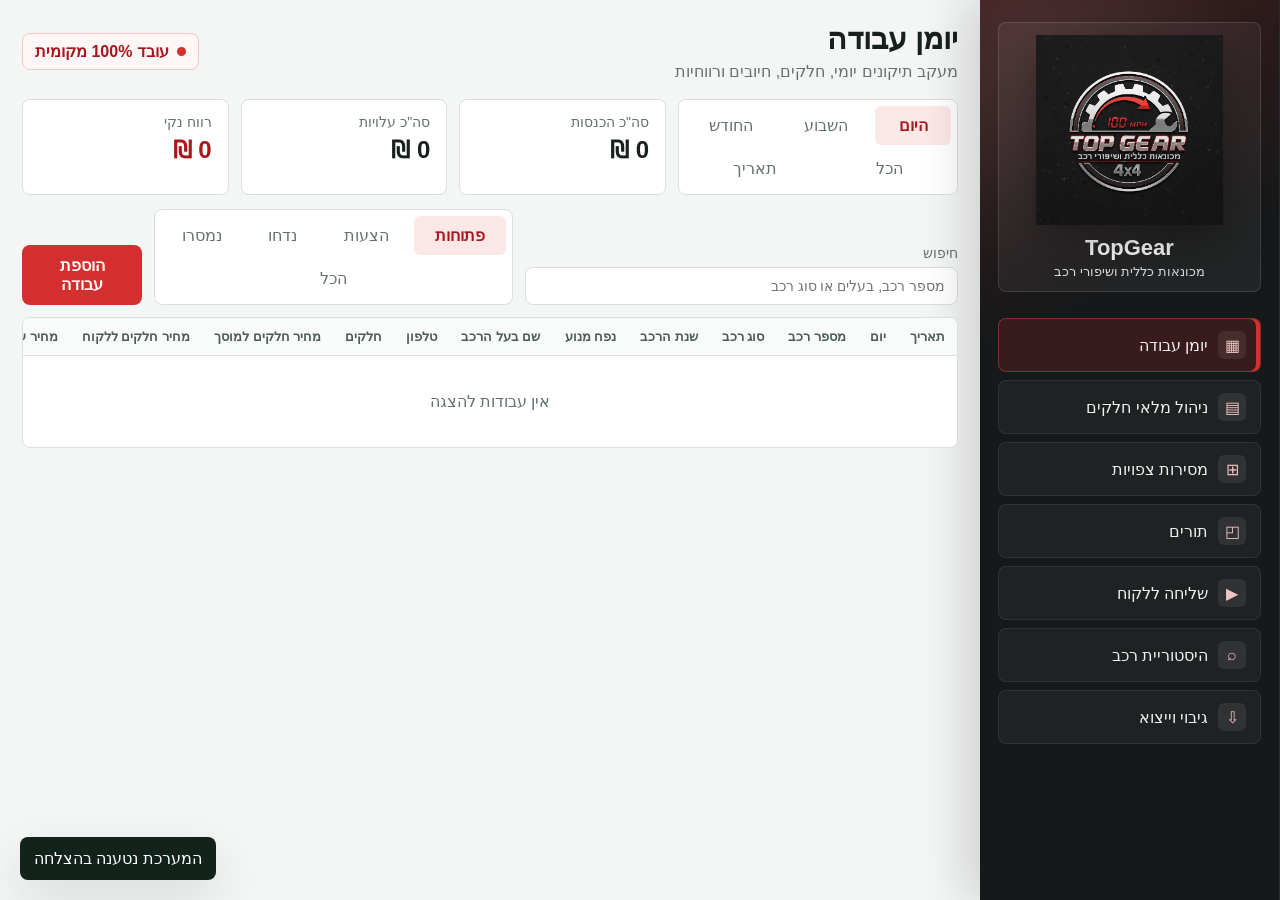
==== index.html @ a4040cb3 "feat: appointments table includes day-of-week column (v0.1.14) Matches the work journal which alread" ====
<!doctype html>
<html lang="he" dir="rtl">
  <head>
    <meta charset="utf-8" />
    <meta name="viewport" content="width=device-width, initial-scale=1" />
    <title>TopGear - ניהול מוסך</title>
    <link rel="stylesheet" href="./styles.css" />
  </head>
  <body>
    <div class="app-shell">
      <aside class="sidebar" aria-label="ניווט ראשי">
        <div class="brand">
          <img class="brand-logo" src="./assets/topgear.png" alt="Top Gear" />
          <div>
            <strong>TopGear</strong>
            <small>מכונאות כללית ושיפורי רכב</small>
          </div>
        </div>

        <nav class="nav-list">
          <button class="nav-button active" type="button" data-view="jobs">
            <span aria-hidden="true">▦</span>
            יומן עבודה
          </button>
          <button class="nav-button" type="button" data-view="inventory">
            <span aria-hidden="true">▤</span>
            ניהול מלאי חלקים
          </button>
          <button class="nav-button" type="button" data-view="deliveries">
            <span aria-hidden="true">⊞</span>
            מסירות צפויות
          </button>
          <button class="nav-button" type="button" data-view="appointments">
            <span aria-hidden="true">◰</span>
            תורים
          </button>
          <button class="nav-button" type="button" data-view="whatsapp">
            <span aria-hidden="true">▶</span>
            שליחה ללקוח
          </button>
          <button class="nav-button" type="button" data-view="vehicleHistory">
            <span aria-hidden="true">⌕</span>
            היסטוריית רכב
          </button>
          <button class="nav-button" type="button" data-view="backup">
            <span aria-hidden="true">⇩</span>
            גיבוי וייצוא
          </button>
        </nav>
      </aside>

      <main class="main-panel">
        <header class="topbar">
          <div>
            <h1 id="screenTitle">יומן עבודה</h1>
            <p id="screenSubtitle">מעקב תיקונים יומי, חלקים, חיובים ורווחיות</p>
          </div>
          <div class="status-pill">
            <span class="status-dot" aria-hidden="true"></span>
            עובד 100% מקומית
          </div>
        </header>

        <section class="view active" id="jobsView" aria-labelledby="jobsHeading">
          <div class="analytics-band">
            <div class="range-switch" role="group" aria-label="בחירת טווח תאריכים">
              <button class="range-button active" type="button" data-range="today">היום</button>
              <button class="range-button" type="button" data-range="week">השבוע</button>
              <button class="range-button" type="button" data-range="month">החודש</button>
              <input id="specificRangeMonth" type="month" class="range-month hidden" aria-label="חודש מסוים" />
              <button class="range-button" type="button" data-range="all">הכל</button>
              <button class="range-button" type="button" data-range="specific">תאריך</button>
              <input id="specificRangeDate" type="date" class="range-date hidden" aria-label="תאריך מסוים" />
            </div>
            <div class="metric">
              <span>סה"כ הכנסות</span>
              <strong id="revenueMetric">₪0</strong>
            </div>
            <div class="metric">
              <span>סה"כ עלויות</span>
              <strong id="costMetric">₪0</strong>
            </div>
            <div class="metric profit">
              <span>רווח נקי</span>
              <strong id="profitMetric">₪0</strong>
            </div>
          </div>

          <div class="toolbar">
            <label class="search-box">
              <span>חיפוש</span>
              <input id="jobSearch" type="search" placeholder="מספר רכב, בעלים או סוג רכב" />
            </label>
            <div class="range-switch" role="group" aria-label="סינון לפי סטטוס">
              <button class="range-button active" type="button" data-jobs-filter="open">פתוחות</button>
              <button class="range-button" type="button" data-jobs-filter="quote">הצעות</button>
              <button class="range-button" type="button" data-jobs-filter="rejected">נדחו</button>
              <button class="range-button" type="button" data-jobs-filter="delivered">נמסרו</button>
              <button class="range-button" type="button" data-jobs-filter="all">הכל</button>
            </div>
            <button class="primary-button" type="button" id="addJobButton">הוספת עבודה</button>
          </div>

          <div class="table-wrap">
            <table class="data-table" id="jobsTable">
              <thead>
                <tr>
                  <th>תאריך</th>
                  <th>יום</th>
                  <th>מספר רכב</th>
                  <th>סוג רכב</th>
                  <th>שנת הרכב</th>
                  <th>נפח מנוע</th>
                  <th>שם בעל הרכב</th>
                  <th>טלפון</th>
                  <th>חלקים</th>
                  <th>מחיר חלקים למוסך</th>
                  <th>מחיר חלקים ללקוח</th>
                  <th>מחיר עבודה</th>
                  <th>מע"מ</th>
                  <th>סה"כ</th>
                  <th>רווח</th>
                  <th>תאריך מסירה</th>
                  <th>פעולות</th>
                </tr>
              </thead>
              <tbody id="jobsBody"></tbody>
            </table>
            <div class="empty-state hidden" id="jobsEmpty">אין עבודות להצגה</div>
          </div>
        </section>

        <section class="view" id="inventoryView" aria-labelledby="inventoryHeading">
          <div class="toolbar">
            <label class="search-box">
              <span>חיפוש</span>
              <input id="inventorySearch" type="search" placeholder="מק&quot;ט או שם חלק" />
            </label>
            <button class="primary-button" type="button" id="addPartButton">הוספת חלק</button>
          </div>

          <div class="part-category-tabs" id="inventoryCategoryTabs" role="tablist" aria-label="סינון לפי קטגוריה"></div>

          <div class="analytics-band inventory-band">
            <div class="metric"><span>עלות כוללת (למוסך)</span><strong id="inventoryTotalCost">₪0</strong></div>
            <div class="metric"><span>מחיר מכירה כולל (ללקוח)</span><strong id="inventoryTotalSell">₪0</strong></div>
            <div class="metric profit"><span>רווח פוטנציאלי</span><strong id="inventoryTotalProfit">₪0</strong></div>
            <div class="metric"><span>סה"כ יחידות במלאי</span><strong id="inventoryTotalUnits">0</strong></div>
          </div>

          <div class="table-wrap">
            <table class="data-table" id="inventoryTable">
              <thead>
                <tr>
                  <th>מק"ט חלק</th>
                  <th>חלק</th>
                  <th>קטגוריה</th>
                  <th>כמות</th>
                  <th>מחיר חלק למוסך</th>
                  <th>מחיר חלק ללקוח</th>
                  <th>פעולות</th>
                </tr>
              </thead>
              <tbody id="inventoryBody"></tbody>
            </table>
            <div class="empty-state hidden" id="inventoryEmpty">אין חלקים במלאי</div>
          </div>
        </section>

        <section class="view" id="deliveriesView" aria-labelledby="deliveriesHeading">
          <div class="toolbar">
            <label class="search-box">
              <span>חיפוש</span>
              <input id="deliverySearch" type="search" placeholder="מספר רכב, בעלים או סוג רכב" />
            </label>
            <div class="range-switch" role="group" aria-label="סינון לפי תאריך מסירה">
              <button class="range-button active" type="button" data-delivery-range="upcoming">צפויות</button>
              <button class="range-button" type="button" data-delivery-range="week">השבוע</button>
              <button class="range-button" type="button" data-delivery-range="month">החודש</button>
              <button class="range-button" type="button" data-delivery-range="overdue">באיחור</button>
              <button class="range-button" type="button" data-delivery-range="all">הכל</button>
            </div>
          </div>

          <div class="table-wrap">
            <table class="data-table" id="deliveriesTable">
              <thead>
                <tr>
                  <th>סטטוס</th>
                  <th>תאריך מסירה</th>
                  <th>ימים נותרו</th>
                  <th>מספר רכב</th>
                  <th>סוג רכב</th>
                  <th>שם בעל הרכב</th>
                  <th>חלקים</th>
                  <th>סה"כ</th>
                  <th>פעולות</th>
                </tr>
              </thead>
              <tbody id="deliveriesBody"></tbody>
            </table>
            <div class="empty-state hidden" id="deliveriesEmpty">אין מסירות להצגה</div>
          </div>
        </section>

        <section class="view" id="appointmentsView" aria-labelledby="appointmentsHeading">
          <div class="toolbar">
            <label class="search-box">
              <span>חיפוש</span>
              <input id="appointmentSearch" type="search" placeholder="שם לקוח, טלפון, סוג רכב או סיבת הגעה" />
            </label>
            <div class="range-switch" role="group" aria-label="סינון תורים">
              <button class="range-button active" type="button" data-appointment-range="upcoming">צפויים</button>
              <button class="range-button" type="button" data-appointment-range="today">היום</button>
              <button class="range-button" type="button" data-appointment-range="tomorrow">מחר</button>
              <button class="range-button" type="button" data-appointment-range="week">השבוע</button>
              <button class="range-button" type="button" data-appointment-range="arrived">הגיעו</button>
              <button class="range-button" type="button" data-appointment-range="all">הכל</button>
            </div>
            <button class="primary-button" type="button" id="addAppointmentButton">הוספת תור</button>
          </div>

          <div class="table-wrap">
            <table class="data-table" id="appointmentsTable">
              <thead>
                <tr>
                  <th>סטטוס</th>
                  <th>תאריך</th>
                  <th>יום</th>
                  <th>שעה</th>
                  <th>שם הלקוח</th>
                  <th>טלפון</th>
                  <th>מספר רכב</th>
                  <th>סוג רכב</th>
                  <th>סיבת הגעה</th>
                  <th>הערות</th>
                  <th>פעולות</th>
                </tr>
              </thead>
              <tbody id="appointmentsBody"></tbody>
            </table>
            <div class="empty-state hidden" id="appointmentsEmpty">אין תורים להצגה</div>
          </div>
        </section>

        <section class="view" id="whatsappView" aria-labelledby="whatsappHeading">
          <div class="whatsapp-grid">
            <div class="whatsapp-side">
              <div class="whatsapp-source">
                <h3>בחירת נמען</h3>
                <div class="whatsapp-source-tabs" role="tablist">
                  <button class="range-button active" type="button" data-wa-source="job">מעבודה</button>
                  <button class="range-button" type="button" data-wa-source="appointment">מתור</button>
                  <button class="range-button" type="button" data-wa-source="manual">ידני</button>
                </div>
                <input id="whatsappSourceSearch" type="search" placeholder="חיפוש לפי מספר רכב, שם או טלפון" />
                <div class="whatsapp-source-list" id="whatsappSourceList"></div>
              </div>
            </div>

            <div class="whatsapp-main">
              <h3>הודעה</h3>
              <div class="whatsapp-recipient">
                <label>
                  שם הלקוח
                  <input id="whatsappCustomerName" type="text" autocomplete="off" />
                </label>
                <label>
                  טלפון
                  <input id="whatsappPhone" type="tel" autocomplete="off" inputmode="tel" placeholder="05X-XXXXXXX" />
                </label>
              </div>

              <div class="whatsapp-templates">
                <span class="templates-label">תבניות מוכנות:</span>
                <button class="secondary-button compact" type="button" data-wa-template="appointment">תזכורת תור</button>
                <button class="secondary-button compact" type="button" data-wa-template="ready">רכב מוכן לאיסוף</button>
                <button class="secondary-button compact" type="button" data-wa-template="invoice">חשבונית מצורפת</button>
                <button class="secondary-button compact" type="button" data-wa-template="general">תודה כללית</button>
              </div>

              <label class="whatsapp-message-label">
                טקסט ההודעה (ניתן לערוך לפני שליחה)
                <textarea id="whatsappMessage" rows="8" placeholder="כתוב את ההודעה כאן..."></textarea>
              </label>

              <div class="whatsapp-actions">
                <button class="secondary-button" type="button" id="whatsappInvoiceButton" disabled>📎 הורד חשבונית (PDF)</button>
                <button class="primary-button" type="button" id="whatsappSendButton">▶ פתח ב-WhatsApp</button>
              </div>

              <p class="whatsapp-hint">
                💡 ה-PDF יורד למחשב — צרף אותו ידנית בחלון WhatsApp שייפתח
              </p>
            </div>
          </div>
        </section>

        <section class="view" id="vehicleHistoryView" aria-labelledby="vehicleHistoryHeading">
          <div class="vh-toolbar">
            <label class="search-box vh-search">
              <span>חיפוש לפי מספר רכב</span>
              <input id="vehicleHistorySearch" type="search" placeholder="הקלד מספר רכב, שם בעלים או טלפון" autocomplete="off" />
            </label>
            <button class="secondary-button" type="button" id="vehicleHistoryClearButton">נקה</button>
          </div>

          <div class="vh-content">
            <div class="vh-suggestions" id="vehicleHistorySuggestions"></div>
            <div class="vh-empty hidden" id="vehicleHistoryEmpty">
              <h3>היסטוריית רכב</h3>
              <p>הקלד מספר רכב בתיבת החיפוש למעלה כדי לראות את כל הביקורים, החלקים והעלויות לאותו רכב.</p>
            </div>
            <div class="vh-detail hidden" id="vehicleHistoryDetail">
              <div class="vh-summary-card" id="vehicleHistorySummary"></div>
              <h3 class="vh-list-title">היסטוריית ביקורים</h3>
              <div class="vh-visit-list" id="vehicleHistoryList"></div>
            </div>
          </div>
        </section>

        <section class="view" id="backupView" aria-labelledby="backupHeading">
          <div class="backup-grid">
            <section class="backup-panel">
              <h2>ייצוא נתונים</h2>
              <p>שמירת עותק מקומי של היומן והמלאי לקבצים במחשב.</p>
              <div class="button-row">
                <button class="secondary-button" type="button" id="exportJsonButton">ייצוא JSON מלא</button>
                <button class="secondary-button" type="button" id="exportJobsCsvButton">ייצוא יומן CSV</button>
                <button class="secondary-button" type="button" id="exportInventoryCsvButton">ייצוא מלאי CSV</button>
              </div>
            </section>

            <section class="backup-panel">
              <h2>ייבוא מגיבוי</h2>
              <p>הייבוא מחליף את הנתונים הקיימים לאחר אישור מפורש.</p>
              <label class="file-input">
                <span>בחירת קובץ JSON</span>
                <input type="file" id="importJsonInput" accept="application/json,.json" />
              </label>
            </section>

            <section class="backup-panel business-settings">
              <h2>פרטי העסק (לחשבוניות)</h2>
              <p>פרטים אלה יופיעו בכל חשבונית מודפסת. חובה לפי חוק בחשבוניות מס.</p>
              <form id="businessSettingsForm" class="business-grid">
                <label>
                  שם העסק
                  <input name="name" type="text" autocomplete="off" placeholder="לדוגמה: מוסך TopGear" />
                </label>
                <label>
                  מספר עוסק (ע.מ. / ח.פ.)
                  <input name="taxId" type="text" autocomplete="off" placeholder="9 ספרות" />
                </label>
                <label>
                  מספר רישוי עסק
                  <input name="licenseNumber" type="text" autocomplete="off" placeholder="מספר רישיון עסק / רישוי מוסך" />
                </label>
                <label>
                  כתובת
                  <input name="address" type="text" autocomplete="off" placeholder="רחוב, מספר, עיר" />
                </label>
                <label>
                  טלפון
                  <input name="phone" type="tel" autocomplete="off" />
                </label>
                <label>
                  אחוז מע"מ ברירת מחדל
                  <input name="defaultTaxRate" type="number" min="0" max="100" step="0.5" value="18" />
                </label>
                <div class="business-actions">
                  <button class="primary-button" type="submit">שמור פרטי עסק</button>
                </div>
              </form>
            </section>

            <section class="backup-panel warning">
              <h2>פרטיות ואחסון</h2>
              <p>כל המידע נשמר בדפדפן המקומי במחשב זה בלבד. אין התחברות, אין שרת ואין סנכרון לרשת.</p>
            </section>
          </div>
        </section>
      </main>
    </div>

    <div class="modal-backdrop hidden" id="jobModal" role="dialog" aria-modal="true" aria-labelledby="jobModalTitle">
      <form class="modal" id="jobForm">
        <div class="modal-header">
          <h2 id="jobModalTitle">הוספת עבודה</h2>
          <button class="icon-button" type="button" data-close-modal="jobModal" aria-label="סגירה">×</button>
        </div>

        <div class="form-grid">
          <label>
            תאריך
            <input name="jobDate" type="date" required />
          </label>
          <label>
            מספר רכב
            <input name="vehiclePlate" type="text" required autocomplete="off" />
          </label>
          <label>
            סוג רכב
            <input name="vehicleModel" type="text" list="vehicleModels" autocomplete="off" />
            <datalist id="vehicleModels">
              <option value="טויוטה קורולה"></option>
              <option value="יונדאי i30"></option>
              <option value="קיה ספורטאז'"></option>
              <option value="מאזדה 3"></option>
              <option value="סקודה אוקטביה"></option>
            </datalist>
          </label>
          <label>
            שנת הרכב
            <input name="vehicleYear" type="number" min="1950" max="2100" inputmode="numeric" />
          </label>
          <label>
            נפח מנוע
            <input name="engineDisplacement" type="number" min="0" inputmode="numeric" />
          </label>
          <label>
            שם בעל הרכב
            <input name="ownerName" type="text" autocomplete="off" />
          </label>
          <label>
            טלפון בעל הרכב
            <input name="phoneNumber" type="tel" autocomplete="off" inputmode="tel" />
          </label>
          <label>
            ק"מ ברכב
            <input name="mileage" type="number" min="0" step="1" inputmode="numeric" placeholder="לדוגמה: 65443" />
          </label>
          <label>
            תאריך מסירה
            <input name="deliveryDate" type="date" />
          </label>
        </div>

        <section class="parts-picker">
          <div class="section-title">
            <h3>חלקים לעבודה</h3>
            <div class="button-row tight">
              <button class="secondary-button compact" type="button" id="toggleInlinePartButton">יצירת חלק חדש</button>
            </div>
          </div>
          <div class="job-part-row">
            <label class="part-search-field">
              חיפוש חלק
              <input id="partPickerSearch" type="search" placeholder="שם חלק או מק&quot;ט" autocomplete="off" />
            </label>
            <label class="part-quantity-field">
              כמות
              <input id="partQuantity" type="number" min="1" value="1" aria-label="כמות" />
            </label>
            <p class="picker-hint">בחר חלק מהכרטיסיות ולחץ על "הוספה לעבודה" שיופיע על הכרטיס</p>
          </div>

          <div class="part-category-tabs" id="partCategoryTabs" role="tablist" aria-label="קטגוריות חלקים"></div>
          <div class="part-card-grid" id="partCardGrid" role="listbox" aria-label="בחירת חלק מהמלאי"></div>
          <div class="empty-state compact hidden" id="partPickerEmpty">לא נמצאו חלקים תואמים</div>

          <div class="inline-part-panel hidden" id="inlinePartPanel">
            <div class="section-title">
              <h4 id="inlinePartTitle">חלק חדש למלאי</h4>
              <button class="icon-button small" type="button" id="cancelInlinePartButton" aria-label="סגירת יצירת חלק">×</button>
            </div>
            <label class="checkbox-line inline-part-temp-line">
              <input type="checkbox" id="inlinePartTemporary" />
              <span>חלק זמני (לא יישמר במלאי, רק לעבודה זו)</span>
            </label>
            <div class="inline-part-grid">
              <label>
                <span id="inlinePartSkuLabel">מק"ט חלק</span>
                <input id="inlinePartSku" type="text" autocomplete="off" />
              </label>
              <label>
                חלק
                <input id="inlinePartName" type="text" autocomplete="off" />
              </label>
              <label>
                קטגוריה
                <select id="inlinePartCategory"></select>
              </label>
              <label>
                <span id="inlinePartQuantityLabel">כמות במלאי</span>
                <input id="inlinePartQuantity" type="number" min="0" step="1" value="1" inputmode="numeric" />
              </label>
              <label>
                מחיר למוסך
                <input id="inlinePartGarageCost" type="number" min="0" step="0.01" value="0" inputmode="decimal" />
              </label>
              <label>
                מחיר ללקוח
                <input id="inlinePartCustomerPrice" type="number" min="0" step="0.01" value="0" inputmode="decimal" />
              </label>
              <button class="primary-button" type="button" id="saveInlinePartButton">שמירה והוספה לעבודה</button>
            </div>
            <p class="form-error hidden" id="inlinePartError"></p>
          </div>

          <div class="selected-parts" id="selectedParts"></div>
        </section>

        <div class="tax-controls financial-controls">
          <label class="labor-field">
            <span>מחיר עבודה (לפני מע"מ)</span>
            <input name="laborPrice" type="number" min="0" step="0.01" inputmode="decimal" placeholder="0" />
          </label>
          <label class="checkbox-line">
            <input type="checkbox" id="taxEnabled" name="taxEnabled" checked />
            <span>כלול מע"מ בחשבון ללקוח</span>
          </label>
          <label class="tax-rate-field">
            אחוז מע"מ
            <input type="number" id="taxRate" name="taxRate" min="0" max="100" step="0.5" value="18" />
            <span aria-hidden="true">%</span>
          </label>
          <label class="checkbox-line quote-toggle">
            <input type="checkbox" id="isQuote" name="isQuote" />
            <span>זוהי הצעת מחיר (לא תיגרע מהמלאי עד אישור)</span>
          </label>
        </div>

        <div class="totals-strip">
          <span>עלות חלקים: <strong id="draftPartsCost">₪0</strong></span>
          <span>מחיר חלקים ללקוח: <strong id="draftPartsPrice">₪0</strong></span>
          <span>סה"כ לפני מע"מ: <strong id="draftSubtotal">₪0</strong></span>
          <span class="tax-line" id="draftTaxLine">מע"מ (<span id="draftTaxRateLabel">18</span>%): <strong id="draftTaxAmount">₪0</strong></span>
          <span>סה"כ לתשלום: <strong id="draftTotal">₪0</strong></span>
          <span>רווח: <strong id="draftProfit">₪0</strong></span>
        </div>

        <div class="job-notes-section">
          <h3>הערות ומעקב</h3>
          <p class="job-notes-hint">למשל: "ביקור בדיקה — בלמים תקינים", "ממליץ על החלפת שמן בעוד 5,000 ק"מ", "אזהרת חיווי במחשב — לחזור לבדיקה". אפשר להזין מועד מומלץ לחזרה (אופציונלי).</p>
          <div class="job-notes-grid">
            <label class="notes-textarea-label">
              סיכום הביקור / הערות
              <textarea name="notes" rows="3" placeholder="מה נעשה? מה נמצא? מה ההמלצה ללקוח?"></textarea>
            </label>
            <label>
              מועד מומלץ לחזרה
              <input name="followUpDate" type="date" />
            </label>
          </div>
        </div>

        <p class="form-error hidden" id="jobError"></p>

        <div class="modal-actions">
          <button class="secondary-button" type="button" data-close-modal="jobModal">ביטול</button>
          <button class="primary-button" type="submit">שמירה</button>
        </div>
      </form>
    </div>

    <div class="modal-backdrop hidden" id="partModal" role="dialog" aria-modal="true" aria-labelledby="partModalTitle">
      <form class="modal compact-modal" id="partForm">
        <div class="modal-header">
          <h2 id="partModalTitle">הוספת חלק</h2>
          <button class="icon-button" type="button" data-close-modal="partModal" aria-label="סגירה">×</button>
        </div>

        <div class="form-grid single">
          <label>
            מק"ט חלק
            <input name="sku" type="text" required autocomplete="off" />
          </label>
          <label>
            חלק
            <input name="name" type="text" required autocomplete="off" />
          </label>
          <label>
            קטגוריה
            <select name="category" id="partCategorySelect"></select>
          </label>
          <label>
            כמות
            <input name="quantity" type="number" min="0" step="1" required inputmode="numeric" />
          </label>
          <label>
            מחיר חלק למוסך
            <input name="garageCost" type="number" min="0" step="0.01" required inputmode="decimal" />
          </label>
          <label>
            מחיר חלק ללקוח
            <input name="customerPrice" type="number" min="0" step="0.01" required inputmode="decimal" />
          </label>
        </div>

        <p class="form-error hidden" id="partError"></p>

        <div class="modal-actions">
          <button class="secondary-button" type="button" data-close-modal="partModal">ביטול</button>
          <button class="primary-button" type="submit">שמירה</button>
        </div>
      </form>
    </div>

    <div class="modal-backdrop hidden" id="appointmentModal" role="dialog" aria-modal="true" aria-labelledby="appointmentModalTitle">
      <form class="modal compact-modal" id="appointmentForm">
        <div class="modal-header">
          <h2 id="appointmentModalTitle">הוספת תור</h2>
          <button class="icon-button" type="button" data-close-modal="appointmentModal" aria-label="סגירה">×</button>
        </div>

        <div class="form-grid single">
          <label>
            תאריך
            <input name="appointmentDate" type="date" required />
          </label>
          <label>
            שעה
            <input name="appointmentTime" type="time" />
          </label>
          <label>
            שם הלקוח
            <input name="customerName" type="text" required autocomplete="off" />
          </label>
          <label>
            טלפון
            <input name="phoneNumber" type="tel" required autocomplete="off" inputmode="tel" />
          </label>
          <label>
            מספר רכב
            <input name="vehiclePlate" type="text" autocomplete="off" />
          </label>
          <label>
            סוג רכב
            <input name="vehicleModel" type="text" autocomplete="off" />
          </label>
          <label>
            סיבת הגעה
            <input name="reason" type="text" autocomplete="off" placeholder="לדוגמה: טיפול 10,000 ק&quot;מ, החלפת בלמים" />
          </label>
          <label>
            הערות
            <textarea name="notes" rows="2"></textarea>
          </label>
        </div>

        <p class="form-error hidden" id="appointmentError"></p>

        <div class="modal-actions">
          <button class="secondary-button" type="button" data-close-modal="appointmentModal">ביטול</button>
          <button class="primary-button" type="submit">שמירה</button>
        </div>
      </form>
    </div>

<div class="modal-backdrop hidden" id="invoiceModal" role="dialog" aria-modal="true" aria-labelledby="invoiceModalTitle">
      <div class="modal invoice-modal">
        <div class="modal-header no-print">
          <h2 id="invoiceModalTitle">חשבונית מס</h2>
          <span class="invoice-actions">
            <button class="primary-button" type="button" id="invoicePrintButton">🖨 הדפס / שמור PDF</button>
            <button class="icon-button" type="button" data-close-modal="invoiceModal" aria-label="סגירה">×</button>
          </span>
        </div>
        <div class="invoice-sheet" id="invoiceSheet"></div>
      </div>
    </div>

    <div class="toast hidden" id="toast" role="status" aria-live="polite"></div>

    <script src="./app.js"></script>
  </body>
</html>
---- styles.css ----
:root {
  color-scheme: light;
  --bg: #f4f6f5;
  --panel: #ffffff;
  --panel-soft: #f1f2f2;
  --ink: #17201b;
  --muted: #65726b;
  --line: #d9e0dc;
  --accent: #d42f2f;
  --accent-strong: #a9161b;
  --accent-soft: #fde8e8;
  --danger: #b3261e;
  --danger-soft: #fdebea;
  --warning: #8a5a00;
  --warning-soft: #fff4d6;
  --shadow: 0 20px 50px rgba(22, 24, 25, 0.12);
  font-family: Arial, "Noto Sans Hebrew", sans-serif;
}

* {
  box-sizing: border-box;
}

body {
  margin: 0;
  min-height: 100vh;
  background: var(--bg);
  color: var(--ink);
  direction: rtl;
  text-align: right;
}

button,
input,
select {
  font: inherit;
}

button {
  cursor: pointer;
}

.app-shell {
  display: grid;
  grid-template-columns: minmax(0, 1fr) 300px;
  grid-template-areas: "main sidebar";
  min-height: 100vh;
  direction: ltr;
}

.sidebar {
  grid-area: sidebar;
  direction: rtl;
  position: relative;
  overflow: hidden;
  background: #161819;
  color: #f7f7f7;
  padding: 22px 18px;
  border-right: 1px solid rgba(255, 255, 255, 0.08);
  box-shadow: -16px 0 42px rgba(22, 24, 25, 0.16);
}

.sidebar::before {
  content: "";
  position: absolute;
  inset: 0;
  pointer-events: none;
  background:
    linear-gradient(155deg, rgba(212, 47, 47, 0.2), transparent 34%),
    radial-gradient(circle at 22% 6%, rgba(255, 255, 255, 0.1), transparent 24%);
}

.sidebar > * {
  position: relative;
  z-index: 1;
}

.brand {
  display: grid;
  gap: 10px;
  margin-bottom: 26px;
  padding: 12px;
  border: 1px solid rgba(255, 255, 255, 0.12);
  border-radius: 8px;
  background: rgba(255, 255, 255, 0.055);
}

.brand-logo {
  display: block;
  width: min(190px, 100%);
  aspect-ratio: 1 / 1;
  object-fit: contain;
  justify-self: center;
  filter: drop-shadow(0 12px 22px rgba(0, 0, 0, 0.35));
}

.brand strong,
.brand small {
  display: block;
  text-align: center;
}

.brand strong {
  font-size: 22px;
  letter-spacing: 0;
}

.brand small {
  color: #d9dddf;
  margin-top: 3px;
}

.nav-list {
  display: grid;
  gap: 8px;
}

.nav-button {
  display: flex;
  align-items: center;
  gap: 10px;
  width: 100%;
  border: 1px solid rgba(255, 255, 255, 0.08);
  border-radius: 8px;
  padding: 12px 14px;
  background: rgba(255, 255, 255, 0.04);
  color: #eef0f0;
  text-align: right;
}

.nav-button:hover,
.nav-button.active {
  background: rgba(212, 47, 47, 0.18);
  border-color: rgba(255, 82, 82, 0.38);
  box-shadow: inset -4px 0 0 var(--accent);
}

.nav-button span {
  display: inline-grid;
  place-items: center;
  width: 28px;
  height: 28px;
  border-radius: 6px;
  background: rgba(255, 255, 255, 0.08);
  color: #f0c4c4;
}

.main-panel {
  grid-area: main;
  direction: rtl;
  min-width: 0;
  padding: 22px;
}

.topbar {
  display: flex;
  align-items: center;
  justify-content: space-between;
  gap: 18px;
  margin-bottom: 18px;
}

h1,
h2,
h3,
p {
  margin: 0;
}

h1 {
  font-size: 30px;
  line-height: 1.15;
}

.topbar p {
  margin-top: 5px;
  color: var(--muted);
}

.status-pill {
  display: inline-flex;
  align-items: center;
  gap: 8px;
  white-space: nowrap;
  border: 1px solid #f0c6c6;
  background: #fff7f7;
  border-radius: 8px;
  padding: 8px 12px;
  color: var(--accent-strong);
  font-weight: 700;
}

.status-dot {
  width: 9px;
  height: 9px;
  border-radius: 50%;
  background: var(--accent);
}

.view {
  display: none;
}

.view.active {
  display: block;
}

.analytics-band {
  display: grid;
  grid-template-columns: minmax(280px, 1.2fr) repeat(3, minmax(170px, 1fr));
  gap: 12px;
  margin-bottom: 14px;
}

.analytics-band.inventory-band {
  grid-template-columns: repeat(4, minmax(170px, 1fr));
  margin-top: 14px;
}

.range-switch,
.metric,
.backup-panel {
  background: var(--panel);
  border: 1px solid var(--line);
  border-radius: 8px;
}

.range-switch {
  display: flex;
  flex-wrap: wrap;
  gap: 4px;
  padding: 6px;
  align-items: center;
}

.range-switch > .range-button {
  flex: 1 1 auto;
  min-width: 70px;
}

.range-date,
.range-month {
  border: 1px solid var(--line);
  border-radius: 6px;
  padding: 7px 9px;
  font-family: inherit;
  background: #fff;
  color: var(--ink);
  min-width: 140px;
}

.range-date.hidden,
.range-month.hidden {
  display: none !important;
}

.range-button {
  border: 0;
  border-radius: 6px;
  background: transparent;
  padding: 10px;
  color: var(--muted);
}

.range-button.active {
  background: var(--accent-soft);
  color: var(--accent-strong);
  font-weight: 700;
}

.metric {
  padding: 14px 16px;
}

.metric span {
  display: block;
  color: var(--muted);
  font-size: 14px;
}

.metric strong {
  display: block;
  margin-top: 6px;
  font-size: 24px;
}

.metric.profit strong {
  color: var(--accent-strong);
}

.toolbar {
  display: flex;
  align-items: end;
  justify-content: space-between;
  gap: 12px;
  margin-bottom: 12px;
}

.search-box,
.file-input,
label {
  display: grid;
  gap: 6px;
  color: var(--muted);
  font-size: 14px;
}

.search-box {
  width: min(460px, 100%);
}

input,
select {
  width: 100%;
  border: 1px solid var(--line);
  border-radius: 8px;
  background: #fff;
  color: var(--ink);
  padding: 10px 12px;
  outline: none;
}

input:focus,
select:focus {
  border-color: var(--accent);
  box-shadow: 0 0 0 3px rgba(212, 47, 47, 0.13);
}

.primary-button,
.secondary-button,
.icon-button,
.row-action {
  border: 1px solid transparent;
  border-radius: 8px;
  min-height: 40px;
}

.primary-button {
  background: var(--accent);
  color: white;
  padding: 10px 16px;
  font-weight: 700;
}

.primary-button:hover {
  background: var(--accent-strong);
}

.secondary-button,
.row-action {
  background: var(--panel);
  border-color: var(--line);
  color: var(--ink);
  padding: 9px 13px;
}

.secondary-button:hover,
.row-action:hover {
  background: var(--panel-soft);
}

.secondary-button.compact {
  min-height: 34px;
  padding: 7px 11px;
}

.icon-button {
  display: inline-grid;
  place-items: center;
  width: 40px;
  background: transparent;
  color: var(--muted);
  font-size: 25px;
}

.icon-button:hover {
  background: var(--panel-soft);
}

.icon-button.small {
  width: 34px;
  min-height: 34px;
  font-size: 21px;
}

.table-wrap {
  position: relative;
  overflow: auto;
  background: var(--panel);
  border: 1px solid var(--line);
  border-radius: 8px;
}

.data-table {
  width: 100%;
  min-width: 1280px;
  border-collapse: collapse;
}

.data-table th,
.data-table td {
  border-bottom: 1px solid var(--line);
  padding: 11px 12px;
  text-align: right;
  vertical-align: middle;
  white-space: nowrap;
}

.data-table th {
  position: sticky;
  top: 0;
  z-index: 1;
  background: #f9fbfa;
  color: #4e5d54;
  font-size: 13px;
  font-weight: 700;
}

.data-table tr:hover td,
.data-table tr.selected td {
  background: #f5faf7;
}

.data-table td.numeric,
.data-table th.numeric {
  text-align: left;
  direction: ltr;
}

.parts-cell {
  max-width: 280px;
  overflow: hidden;
  text-overflow: ellipsis;
}

.row-actions {
  display: inline-flex;
  align-items: center;
  gap: 6px;
}

.danger-action {
  color: var(--danger);
}

.low-stock {
  display: inline-flex;
  align-items: center;
  justify-content: center;
  min-width: 42px;
  border-radius: 999px;
  padding: 3px 8px;
  background: var(--warning-soft);
  color: var(--warning);
  font-weight: 700;
}

.quantity-tools {
  display: inline-flex;
  align-items: center;
  gap: 6px;
}

.quantity-tools button {
  width: 30px;
  height: 30px;
  border: 1px solid var(--line);
  border-radius: 6px;
  background: #fff;
}

.empty-state {
  padding: 36px;
  text-align: center;
  color: var(--muted);
}

.empty-state.compact {
  padding: 14px;
  margin-top: 10px;
  border: 1px dashed var(--line);
  border-radius: 8px;
}

.backup-grid {
  display: grid;
  grid-template-columns: repeat(2, minmax(0, 1fr));
  gap: 14px;
}

.backup-panel {
  padding: 18px;
}

.backup-panel h2 {
  font-size: 20px;
}

.backup-panel p {
  margin-top: 8px;
  color: var(--muted);
  line-height: 1.6;
}

.backup-panel.warning {
  grid-column: 1 / -1;
  background: var(--warning-soft);
  border-color: #f4d277;
}

.button-row {
  display: flex;
  flex-wrap: wrap;
  gap: 8px;
  margin-top: 14px;
}

.button-row.tight {
  margin-top: 0;
}

.modal-backdrop {
  position: fixed;
  inset: 0;
  z-index: 10;
  display: grid;
  place-items: center;
  padding: 20px;
  background: rgba(8, 14, 11, 0.45);
}

.modal {
  width: min(980px, 100%);
  max-height: min(92vh, 920px);
  overflow: auto;
  background: var(--panel);
  border-radius: 8px;
  box-shadow: var(--shadow);
  padding: 18px;
}

.compact-modal {
  width: min(560px, 100%);
}

.modal-header,
.section-title,
.modal-actions,
.totals-strip {
  display: flex;
  align-items: center;
  justify-content: space-between;
  gap: 10px;
}

.modal-header {
  margin-bottom: 14px;
}

.form-grid {
  display: grid;
  grid-template-columns: repeat(4, minmax(0, 1fr));
  gap: 12px;
}

.form-grid.single {
  grid-template-columns: repeat(2, minmax(0, 1fr));
}

.parts-picker {
  margin-top: 18px;
  padding-top: 16px;
  border-top: 1px solid var(--line);
}

.parts-picker h3 {
  font-size: 18px;
}

.parts-picker h4 {
  margin: 0;
  font-size: 16px;
}

.job-part-row {
  display: grid;
  grid-template-columns: minmax(260px, 1fr) 120px auto;
  align-items: end;
  gap: 10px;
  margin-top: 10px;
}

.part-search-field,
.part-quantity-field {
  min-width: 0;
}

.add-selected-part-button {
  white-space: nowrap;
  min-width: 170px;
}

.add-selected-part-button:disabled {
  cursor: not-allowed;
  opacity: 0.55;
}

.part-category-tabs {
  display: flex;
  flex-wrap: wrap;
  gap: 8px;
  margin-top: 12px;
}

.part-category-button {
  display: inline-flex;
  align-items: center;
  gap: 6px;
  border: 1px solid var(--line);
  border-radius: 999px;
  background: #fff;
  color: var(--muted);
  min-height: 34px;
  padding: 7px 11px;
}

.part-category-button[aria-selected="true"] {
  border-color: var(--accent);
  background: var(--accent-soft);
  color: var(--accent-strong);
  font-weight: 700;
}

.part-category-button.add-category {
  border-style: dashed;
  color: var(--accent);
}

input.part-category-button.add-category-input {
  font-family: inherit;
  font-size: inherit;
  color: var(--ink);
  outline: none;
  border-color: var(--accent);
  background: #fff;
  min-width: 140px;
}

input.part-category-button.add-category-input:focus {
  box-shadow: 0 0 0 3px rgba(212, 47, 47, 0.15);
}

.part-category-button span {
  display: inline-grid;
  place-items: center;
  min-width: 22px;
  height: 22px;
  border-radius: 999px;
  background: rgba(212, 47, 47, 0.1);
  font-size: 12px;
}

.part-card-grid {
  display: grid;
  grid-template-columns: repeat(auto-fill, minmax(210px, 1fr));
  gap: 10px;
  max-height: 280px;
  overflow: auto;
  margin-top: 12px;
  padding: 2px;
}

.part-card {
  display: grid;
  gap: 7px;
  width: 100%;
  border: 1px solid var(--line);
  border-radius: 8px;
  background: #fff;
  color: var(--ink);
  padding: 11px;
  text-align: right;
  cursor: pointer;
  user-select: none;
}

.part-card:hover,
.part-card[aria-selected="true"],
.part-card.is-selected {
  border-color: var(--accent);
  box-shadow: 0 0 0 3px rgba(212, 47, 47, 0.1);
}

.part-card:focus-visible {
  outline: 2px solid var(--accent);
  outline-offset: 2px;
}

.part-card.is-disabled {
  cursor: not-allowed;
  background: #f4f5f4;
  opacity: 0.68;
}

.part-card-add {
  margin-top: 4px;
  background: var(--accent);
  color: #fff;
  border: none;
  border-radius: 6px;
  padding: 8px 12px;
  font-weight: 600;
  font-size: 13px;
  cursor: pointer;
  transition: background 120ms ease;
}

.part-card-add:hover {
  background: var(--accent-strong);
}

.part-card-add:focus-visible {
  outline: 2px solid var(--accent-strong);
  outline-offset: 2px;
}

.picker-hint {
  margin: 0;
  font-size: 13px;
  color: var(--ink-soft, #6b7280);
  align-self: center;
  flex: 1;
  text-align: start;
}

.part-card-topline,
.part-card-values {
  display: flex;
  align-items: center;
  justify-content: space-between;
  gap: 10px;
}

.part-card-topline strong {
  overflow-wrap: anywhere;
}

.part-card-topline span,
.part-card-meta {
  color: var(--muted);
  font-size: 13px;
}

.part-card-values {
  font-weight: 700;
}

.stock-danger,
.part-card-warning {
  color: var(--danger);
}

.part-card-warning {
  font-size: 13px;
}

.inline-part-panel {
  margin-top: 12px;
  padding: 12px;
  border: 1px solid var(--line);
  border-radius: 8px;
  background: #f9fbfa;
}

.inline-part-grid {
  display: grid;
  grid-template-columns: repeat(6, minmax(0, 1fr)) auto;
  align-items: end;
  gap: 10px;
  margin-top: 10px;
}

.selected-parts {
  display: flex;
  flex-wrap: wrap;
  gap: 8px;
  min-height: 42px;
  margin-top: 12px;
}

.part-chip {
  display: inline-flex;
  align-items: center;
  gap: 7px;
  border: 1px solid var(--line);
  border-radius: 999px;
  background: var(--panel-soft);
  padding: 7px 10px;
}

.part-chip button {
  display: inline-grid;
  place-items: center;
  width: 24px;
  height: 24px;
  border: 0;
  border-radius: 50%;
  background: #d7e2dc;
}

.totals-strip {
  flex-wrap: wrap;
  margin-top: 16px;
  padding: 12px;
  border-radius: 8px;
  background: var(--panel-soft);
}

.totals-strip strong {
  direction: ltr;
  display: inline-block;
}

.modal-actions {
  justify-content: end;
  margin-top: 16px;
  position: sticky;
  bottom: -18px;
  z-index: 2;
  padding: 12px 0 0;
  background: linear-gradient(to top, var(--panel) 82%, rgba(255, 255, 255, 0));
}

.form-error {
  margin-top: 12px;
  padding: 10px 12px;
  border-radius: 8px;
  background: var(--danger-soft);
  color: var(--danger);
}

.toast {
  position: fixed;
  z-index: 20;
  left: 20px;
  bottom: 20px;
  max-width: min(420px, calc(100vw - 40px));
  border-radius: 8px;
  background: #12231b;
  color: white;
  padding: 12px 14px;
  box-shadow: var(--shadow);
}

.hidden {
  display: none !important;
}

@media (max-width: 1100px) {
  .app-shell {
    grid-template-columns: 1fr;
    grid-template-areas:
      "sidebar"
      "main";
  }

  .sidebar {
    position: sticky;
    top: 0;
    z-index: 5;
    padding: 12px;
  }

  .brand {
    margin-bottom: 12px;
    grid-template-columns: auto 1fr;
    align-items: center;
  }

  .brand-logo {
    width: 74px;
  }

  .brand strong,
  .brand small {
    text-align: right;
  }

  .nav-list {
    grid-template-columns: repeat(3, minmax(0, 1fr));
  }

  .analytics-band,
  .backup-grid {
    grid-template-columns: 1fr;
  }

  .backup-panel.warning {
    grid-column: auto;
  }
}

@media (max-width: 760px) {
  .main-panel {
    padding: 14px;
  }

  .topbar,
  .toolbar,
  .modal-header,
  .section-title {
    align-items: stretch;
    flex-direction: column;
  }

  .status-pill {
    width: fit-content;
  }

  .form-grid,
  .form-grid.single,
  .job-part-row,
  .inline-part-grid {
    grid-template-columns: 1fr;
  }

  .nav-button {
    justify-content: center;
    padding: 10px 8px;
  }

  .nav-button span {
    display: none;
  }
}

.phone-link {
  color: var(--accent);
  text-decoration: none;
  font-weight: 500;
  direction: ltr;
  unicode-bidi: embed;
}

.phone-link:hover {
  text-decoration: underline;
}

.notes-cell {
  max-width: 200px;
  overflow: hidden;
  text-overflow: ellipsis;
  white-space: nowrap;
}

.tax-controls {
  display: flex;
  align-items: center;
  gap: 24px;
  flex-wrap: wrap;
  padding: 12px 14px;
  background: var(--panel);
  border: 1px solid var(--line);
  border-radius: 8px;
  margin-top: 8px;
  margin-bottom: 8px;
}

.tax-controls .checkbox-line {
  display: inline-flex;
  align-items: center;
  gap: 8px;
  font-weight: 600;
  color: var(--ink);
  cursor: pointer;
}

.tax-controls .checkbox-line input[type="checkbox"] {
  width: 18px;
  height: 18px;
  cursor: pointer;
}

.tax-controls .tax-rate-field {
  display: inline-flex;
  align-items: center;
  gap: 8px;
  color: var(--muted);
}

.tax-controls .tax-rate-field input[type="number"] {
  width: 70px;
  padding: 6px 8px;
  border: 1px solid var(--line);
  border-radius: 6px;
  text-align: center;
  font-weight: 600;
  color: var(--ink);
}

.tax-controls .labor-field {
  display: inline-flex;
  flex-direction: column;
  gap: 4px;
  margin-inline-end: auto;
}

.tax-controls .labor-field > span {
  font-size: 13px;
  color: var(--muted);
  font-weight: 500;
}

.tax-controls .labor-field input[type="number"] {
  width: 120px;
  padding: 7px 9px;
  border: 1px solid var(--line);
  border-radius: 6px;
  font-weight: 600;
  color: var(--ink);
}

.totals-strip .tax-line {
  color: var(--accent-strong);
  font-weight: 500;
}

.totals-strip .tax-line.hidden {
  display: none;
}

.tax-badge {
  display: inline-flex;
  align-items: center;
  justify-content: center;
  padding: 3px 8px;
  border-radius: 999px;
  font-size: 12px;
  font-weight: 600;
  border: 1px solid transparent;
  white-space: nowrap;
}

.tax-badge.included {
  background: var(--accent-soft);
  color: var(--accent-strong);
  border-color: var(--accent);
}

.tax-badge.excluded {
  background: #eef0f4;
  color: #4b5563;
  border-color: #d1d5db;
}

tr.job-delivered {
  color: #6b7280;
  background: #f8fafc;
}

tr.job-delivered td {
  text-decoration: line-through;
  text-decoration-color: rgba(0, 0, 0, 0.2);
}

tr.job-delivered .row-actions {
  text-decoration: none;
}

.row-action.success-action {
  border-color: #16a34a;
  color: #15803d;
  background: #f0fdf4;
}

.row-action.success-action:hover {
  background: #16a34a;
  color: #fff;
}

.part-chip.part-chip-temp {
  background: #fff7ed;
  border-color: #fdba74;
  color: #9a3412;
}

.chip-temp-badge {
  display: inline-block;
  margin-inline-start: 4px;
  padding: 1px 5px;
  border-radius: 4px;
  background: #fed7aa;
  color: #9a3412;
  font-weight: 600;
  font-size: 10px;
  vertical-align: 1px;
}

.inline-part-temp-line {
  margin-bottom: 10px;
  padding: 8px 10px;
  background: #fff7ed;
  border: 1px dashed #fdba74;
  border-radius: 6px;
}

tr.appointment-arrived {
  color: #6b7280;
  background: #f8fafc;
}

tr.appointment-arrived td:not(:first-child):not(:last-child) {
  text-decoration: line-through;
  text-decoration-color: rgba(0, 0, 0, 0.2);
}

.delivery-badge.arrived {
  background: #f0fdf4;
  color: #15803d;
  border-color: #16a34a;
}

.auto-followup-badge {
  display: inline-block;
  margin-inline-start: 6px;
  padding: 1px 6px;
  font-size: 10px;
  font-weight: 600;
  background: #fef3c7;
  border: 1px solid #f59e0b;
  border-radius: 4px;
  color: #78350f;
  vertical-align: 1px;
}

.quote-badge {
  display: inline-block;
  margin-inline-start: 6px;
  padding: 2px 8px;
  font-size: 11px;
  font-weight: 700;
  background: #ede9fe;
  border: 1px solid #7c3aed;
  border-radius: 4px;
  color: #5b21b6;
  letter-spacing: 0.5px;
}

tr.job-quote {
  background: #faf5ff;
}

/* Rejected quotes live in their own tab. Make them visually obvious in the
   shared "all" view so a garage owner skimming the journal can tell at a
   glance that the row is archived — muted background, dimmer text, and a
   strikethrough on the description column. */
tr.job-rejected {
  background: #fafafa;
  color: #9ca3af;
}
tr.job-rejected td.parts-cell {
  text-decoration: line-through;
  text-decoration-color: #d1d5db;
}
tr.job-rejected .plate-link {
  opacity: 0.7;
}

.quote-badge.quote-rejected-badge {
  background: #fee2e2;
  border-color: #dc2626;
  color: #991b1b;
}

.quote-toggle {
  flex-basis: 100%;
  margin-top: 4px;
  padding-top: 8px;
  border-top: 1px dashed var(--line);
  color: #5b21b6;
}

.quote-toggle input:checked + span {
  color: #5b21b6;
  font-weight: 600;
}

/* Invoice modal — A4 portrait at 96dpi (794px × 1123px) */
.modal.invoice-modal {
  max-width: 880px;
  width: 95%;
  max-height: 94vh;
  overflow: auto;
  background: #fff;
  padding: 0;
}

.modal.invoice-modal .invoice-actions {
  display: inline-flex;
  gap: 8px;
  align-items: center;
}

.modal.invoice-modal .modal-header {
  padding: 14px 22px;
  border-bottom: 1px solid #e5e7eb;
  background: #f9fafb;
}

.inv-page {
  padding: 22mm 18mm;
  background: #fff;
  color: #1f2937;
  font-family: inherit;
  font-size: 11.5pt;
  line-height: 1.55;
  min-height: 297mm;
  box-sizing: border-box;
}

.inv-top {
  display: grid;
  grid-template-columns: 1fr auto 1fr;
  align-items: start;
  gap: 24px;
  margin-bottom: 26px;
}

.inv-meta {
  font-size: 10pt;
  color: #374151;
  display: flex;
  flex-direction: column;
  gap: 4px;
}

.inv-meta-row {
  display: flex;
  flex-direction: column;
  gap: 2px;
}

.inv-meta-row span {
  font-size: 9pt;
  color: #6b7280;
}

.inv-meta-row strong {
  font-size: 11pt;
  color: #111827;
  font-variant-numeric: tabular-nums;
}

.inv-title-block {
  text-align: center;
  align-self: stretch;
  display: flex;
  flex-direction: column;
  align-items: center;
  gap: 6px;
}

.inv-title {
  margin: 0;
  font-size: 26pt;
  font-weight: 700;
  color: #111827;
  letter-spacing: 2px;
  white-space: nowrap;
}

.inv-rule {
  width: 100%;
  height: 2px;
  background: #111827;
}

.inv-business {
  text-align: end;
}

.inv-business-name {
  font-size: 14pt;
  font-weight: 700;
  color: #111827;
  margin-bottom: 4px;
}

.inv-business-id {
  font-size: 10pt;
  color: #111827;
  margin-bottom: 6px;
  font-weight: 600;
}

.inv-business-line {
  font-size: 10pt;
  color: #4b5563;
  margin-bottom: 2px;
}

.inv-customer-section {
  margin: 26px 0 24px 0;
  padding: 16px 20px;
  border-top: 1px solid #d1d5db;
  border-bottom: 1px solid #d1d5db;
}

.inv-section-label {
  font-size: 10pt;
  font-weight: 700;
  color: #6b7280;
  margin-bottom: 8px;
  letter-spacing: 0.5px;
}

.inv-customer-name {
  font-size: 14pt;
  font-weight: 700;
  color: #111827;
  margin-bottom: 6px;
}

.inv-customer-line {
  font-size: 11pt;
  color: #374151;
  margin-bottom: 3px;
}

.inv-job-meta-section {
  margin: 0 0 22px 0;
  padding: 12px 18px;
  background: #fafafa;
  border: 1px solid #e5e7eb;
  border-radius: 4px;
  border-right: 3px solid #4f46e5;
}

.inv-job-meta-line {
  font-size: 11pt;
  color: #374151;
  margin-bottom: 5px;
  line-height: 1.55;
}

.inv-job-meta-line:last-child {
  margin-bottom: 0;
}

.inv-job-meta-key {
  color: #6b7280;
  font-size: 10.5pt;
  margin-inline-end: 4px;
}

.inv-job-meta-notes {
  white-space: pre-wrap;
}

.inv-items {
  width: 100%;
  border-collapse: collapse;
  margin: 22px 0;
  font-size: 10.5pt;
}

.inv-items thead th {
  background: #f3f4f6;
  color: #111827;
  padding: 10px 12px;
  font-size: 10pt;
  font-weight: 700;
  text-align: end;
  border-bottom: 2px solid #111827;
}

.inv-items thead th.col-idx { text-align: center; width: 36px; }
.inv-items thead th.col-desc { text-align: start; }
.inv-items thead th.col-qty { width: 70px; text-align: center; }
.inv-items thead th.col-price,
.inv-items thead th.col-total { width: 120px; text-align: start; }

.inv-items tbody td {
  padding: 10px 12px;
  border-bottom: 1px solid #e5e7eb;
  vertical-align: top;
}

.inv-items tbody tr:nth-child(even) td {
  background: #fafafa;
}

.inv-items td.col-idx { text-align: center; color: #6b7280; font-size: 10pt; }
.inv-items td.col-desc { text-align: start; }
.inv-items td.col-desc .sku {
  display: inline-block;
  margin-inline-start: 6px;
  color: #6b7280;
  font-size: 9pt;
  font-variant-numeric: tabular-nums;
}
.inv-items td.col-desc .temp-mark {
  margin-inline-start: 6px;
  color: #9a3412;
  font-size: 9pt;
}
.inv-items td.col-qty { text-align: center; font-variant-numeric: tabular-nums; }
.inv-items td.col-price,
.inv-items td.col-total {
  text-align: start;
  font-variant-numeric: tabular-nums;
  direction: ltr;
  unicode-bidi: embed;
}
.inv-items td.col-total { font-weight: 600; }

.inv-totals-section {
  display: grid;
  grid-template-columns: 1fr auto;
  gap: 40px;
  align-items: start;
  margin-top: 24px;
}

.inv-notes {
  max-width: 60%;
}

.inv-notes-line {
  font-size: 10.5pt;
  color: #374151;
  margin-bottom: 4px;
}

.inv-notes-line.inv-notes-small {
  font-size: 9.5pt;
  color: #6b7280;
}

.inv-totals {
  min-width: 280px;
  border: 1px solid #d1d5db;
  border-radius: 4px;
  overflow: hidden;
}

.inv-totals-row {
  display: flex;
  justify-content: space-between;
  padding: 9px 16px;
  border-bottom: 1px solid #e5e7eb;
  font-size: 11pt;
  color: #374151;
}

.inv-totals-row strong {
  font-variant-numeric: tabular-nums;
  direction: ltr;
  unicode-bidi: embed;
}

.inv-totals-row.grand {
  background: #111827;
  color: #fff;
  border-bottom: 0;
  padding: 13px 16px;
  font-size: 13pt;
  font-weight: 700;
}

.inv-totals-row.grand strong {
  color: #fff;
}

.inv-footer {
  margin-top: 56px;
}

.inv-signatures {
  display: flex;
  justify-content: space-between;
  gap: 60px;
  margin-bottom: 28px;
}

.inv-signature {
  flex: 1;
  text-align: center;
}

.inv-signature-line {
  border-top: 1px solid #111827;
  height: 36px;
}

.inv-signature-label {
  font-size: 10pt;
  color: #4b5563;
  margin-top: 6px;
}

.inv-footer-fine {
  text-align: center;
  font-size: 8.5pt;
  color: #9ca3af;
  padding-top: 12px;
  border-top: 1px solid #e5e7eb;
}

/* Print: when user clicks 🖨 הדפס / שמור PDF */
@media print {
  body * { visibility: hidden; }
  #invoiceModal,
  #invoiceModal * { visibility: visible; }
  #invoiceModal {
    position: absolute;
    inset: 0;
    background: #fff;
  }
  #invoiceModal .no-print { display: none !important; }
  .modal.invoice-modal {
    max-width: 100%;
    box-shadow: none;
    border: none;
    max-height: none;
    overflow: visible;
    width: 100%;
  }
  .inv-page { padding: 18mm 14mm; }
  @page { size: A4; margin: 0; }
}

/* Clickable plate styled as a small Israeli license plate */
.plate-link {
  display: inline-block;
  background: #f7d20a;
  border: 1.5px solid #111827;
  border-radius: 3px;
  padding: 2px 8px;
  color: #111827;
  font-family: "Arial Black", "Helvetica", sans-serif;
  font-weight: 900;
  font-size: 13px;
  letter-spacing: 1px;
  cursor: pointer;
  direction: ltr;
  unicode-bidi: embed;
  font-variant-numeric: tabular-nums;
  transition: transform 100ms ease, box-shadow 100ms ease;
  line-height: 1.35;
}

.plate-link:hover {
  transform: translateY(-1px);
  box-shadow: 0 2px 4px rgba(0, 0, 0, 0.15);
}

.plate-link:focus-visible {
  outline: 2px solid var(--accent);
  outline-offset: 2px;
}

/* Vehicle history view */
.vh-toolbar {
  display: flex;
  gap: 12px;
  align-items: end;
  margin-bottom: 18px;
}

.vh-search {
  flex: 1;
}

.vh-suggestions {
  display: grid;
  grid-template-columns: repeat(auto-fill, minmax(260px, 1fr));
  gap: 10px;
  margin-bottom: 28px;
}

.vh-chip {
  display: grid;
  grid-template-columns: auto 1fr;
  grid-template-rows: auto auto;
  column-gap: 10px;
  align-items: center;
  padding: 12px 14px;
  background: var(--panel);
  border: 1px solid var(--line);
  border-radius: 10px;
  cursor: pointer;
  text-align: start;
  transition: all 120ms ease;
}

.vh-chip:hover {
  border-color: var(--accent);
  background: var(--accent-soft);
  transform: translateY(-1px);
}

.vh-chip.active {
  border-color: var(--accent);
  background: var(--accent-soft);
  box-shadow: 0 0 0 3px rgba(212, 47, 47, 0.1);
}

.vh-chip strong {
  grid-column: 1;
  grid-row: 1 / span 2;
  font-size: 15px;
  color: var(--accent-strong);
  font-weight: 700;
  padding: 4px 8px;
  background: #f7d20a;
  border-radius: 4px;
  border: 1.5px solid #111827;
  color: #111827;
  direction: ltr;
  unicode-bidi: embed;
  font-variant-numeric: tabular-nums;
  white-space: nowrap;
}

.vh-chip span {
  grid-column: 2;
  grid-row: 1;
  font-size: 13px;
  color: var(--ink);
  font-weight: 500;
}

.vh-chip small {
  grid-column: 2;
  grid-row: 2;
  font-size: 11px;
  color: var(--muted);
}

.vh-empty {
  padding: 60px 20px;
  text-align: center;
  background: var(--panel);
  border: 1px dashed var(--line);
  border-radius: 12px;
  color: var(--muted);
}

.vh-empty h3 {
  margin: 0 0 8px 0;
  color: var(--ink);
}

.vh-summary-card {
  margin-bottom: 28px;
}

/* Hero: Israeli yellow license plate + vehicle/owner info */
.vh-hero {
  display: flex;
  align-items: center;
  gap: 24px;
  padding: 20px 24px;
  background: var(--panel);
  border: 1px solid var(--line);
  border-radius: 12px;
  margin-bottom: 16px;
}

.il-plate {
  display: flex;
  align-items: stretch;
  background: #f7d20a;
  border: 3px solid #111827;
  border-radius: 6px;
  font-family: "Arial Black", "Helvetica", sans-serif;
  font-weight: 900;
  color: #111827;
  letter-spacing: 2px;
  box-shadow: 0 2px 6px rgba(0, 0, 0, 0.15);
  overflow: hidden;
  flex-shrink: 0;
}

.il-plate-il {
  background: #003580;
  color: #fff;
  font-size: 14px;
  padding: 0 8px;
  display: flex;
  align-items: center;
  justify-content: center;
  letter-spacing: 1px;
}

.il-plate-number {
  font-size: 30px;
  padding: 12px 20px;
  direction: ltr;
  unicode-bidi: embed;
  font-variant-numeric: tabular-nums;
}

.vh-hero-info {
  display: flex;
  flex-direction: column;
  gap: 10px;
}

.vh-hero-vehicle {
  font-size: 18px;
  color: var(--ink);
  font-weight: 600;
}

.vh-hero-owner {
  display: flex;
  gap: 16px;
  align-items: center;
  font-size: 14px;
  color: var(--muted);
}

.vh-hero-owner-name {
  color: var(--ink);
  font-weight: 500;
}

.vh-hero-phone {
  color: var(--accent);
  text-decoration: none;
  font-weight: 600;
  direction: ltr;
  unicode-bidi: embed;
}

.vh-hero-phone:hover {
  text-decoration: underline;
}

/* Stat strip: 4 flat tiles */
.vh-stat-strip {
  display: grid;
  grid-template-columns: repeat(auto-fit, minmax(140px, 1fr));
  gap: 12px;
  margin-bottom: 16px;
}

.vh-stat.vh-stat-followup {
  background: var(--accent-soft);
  border-color: var(--accent);
}

.vh-stat.vh-stat-followup .vh-stat-value {
  color: var(--accent-strong);
}

.vh-stat {
  background: var(--panel);
  border: 1px solid var(--line);
  border-radius: 10px;
  padding: 16px 18px;
  display: flex;
  flex-direction: column;
  gap: 4px;
}

.vh-stat-value {
  font-size: 22px;
  font-weight: 700;
  color: var(--ink);
  font-variant-numeric: tabular-nums;
}

.vh-stat-value.vh-stat-profit {
  color: var(--accent);
}

.vh-stat-label {
  font-size: 12px;
  color: var(--muted);
}

.vh-appointments-summary {
  font-size: 13px;
  color: var(--muted);
  padding: 8px 14px;
  background: var(--accent-soft);
  border: 1px solid var(--accent);
  border-radius: 8px;
  margin-bottom: 4px;
}

.vh-list-title {
  margin: 0 0 12px 0;
  font-size: 16px;
  color: var(--ink);
}

.vh-visit-list {
  display: flex;
  flex-direction: column;
  gap: 10px;
}

.vh-visit-card {
  padding: 14px 16px;
  background: var(--panel);
  border: 1px solid var(--line);
  border-radius: 8px;
  transition: border-color 120ms ease;
}

.vh-visit-card.is-delivered {
  opacity: 0.78;
}

.vh-visit-card:hover {
  border-color: var(--accent);
}

.vh-visit-head {
  display: flex;
  align-items: center;
  gap: 12px;
  margin-bottom: 6px;
}

.vh-visit-date {
  font-weight: 600;
  font-size: 15px;
  color: var(--ink);
}

.vh-visit-total {
  margin-inline-start: auto;
  font-size: 16px;
  color: var(--accent-strong);
}

.vh-visit-body {
  font-size: 13px;
  color: var(--muted);
  margin-bottom: 10px;
}

.vh-visit-actions {
  display: flex;
  gap: 6px;
}

.vh-visit-card.is-check-only {
  border-left: 4px solid #d97706;
}

.vh-visit-notes {
  margin: 8px 0;
  padding: 8px 12px;
  background: #fffbeb;
  border-left: 3px solid #f59e0b;
  border-radius: 4px;
  font-size: 13px;
  color: #78350f;
  line-height: 1.5;
}

.vh-visit-followup {
  margin: 8px 0 10px 0;
  padding: 6px 12px;
  background: var(--accent-soft);
  border-radius: 4px;
  font-size: 13px;
  color: var(--accent-strong);
  font-weight: 500;
}

/* Job notes section in the modal */
.job-notes-section {
  margin: 16px 0 8px 0;
  padding: 14px 16px;
  background: #fffbeb;
  border: 1px dashed #fbbf24;
  border-radius: 8px;
}

.job-notes-section h3 {
  margin: 0 0 4px 0;
  font-size: 14px;
  color: #78350f;
}

.job-notes-hint {
  margin: 0 0 10px 0;
  font-size: 12px;
  color: var(--muted);
  line-height: 1.5;
}

.job-notes-grid {
  display: grid;
  grid-template-columns: 1fr 180px;
  gap: 12px;
}

.job-notes-grid label {
  display: flex;
  flex-direction: column;
  gap: 4px;
  font-size: 13px;
  color: var(--muted);
}

.job-notes-grid textarea {
  padding: 8px 10px;
  border: 1px solid var(--line);
  border-radius: 6px;
  background: #fff;
  font-family: inherit;
  font-size: 14px;
  resize: vertical;
}

.job-notes-grid input[type="date"] {
  padding: 8px 10px;
  border: 1px solid var(--line);
  border-radius: 6px;
  background: #fff;
}

/* WhatsApp view */
.whatsapp-grid {
  display: grid;
  grid-template-columns: 420px 1fr;
  gap: 18px;
  align-items: start;
}

.whatsapp-side,
.whatsapp-main {
  background: var(--panel);
  border: 1px solid var(--line);
  border-radius: 8px;
  padding: 16px;
}

.whatsapp-source h3,
.whatsapp-main h3 {
  margin: 0 0 12px 0;
  font-size: 15px;
  color: var(--ink);
}

.whatsapp-source-tabs {
  display: flex;
  gap: 4px;
  margin-bottom: 10px;
}

.whatsapp-source-tabs .range-button {
  flex: 1;
  min-width: 0;
}

#whatsappSourceSearch {
  width: 100%;
  padding: 8px 10px;
  border: 1px solid var(--line);
  border-radius: 6px;
  margin-bottom: 10px;
}

.whatsapp-source-list {
  max-height: 58vh;
  overflow-y: auto;
  display: flex;
  flex-direction: column;
}

.wa-row {
  display: grid;
  grid-template-columns: 44px 1fr auto;
  align-items: center;
  gap: 12px;
  padding: 10px 12px;
  border-bottom: 1px solid var(--line);
  cursor: pointer;
  transition: background 120ms ease;
}

.wa-row:hover {
  background: #f9fafb;
}

.wa-row.is-selected {
  background: var(--accent-soft);
}

.wa-row.is-selected .wa-avatar {
  background: var(--accent) !important;
  color: #fff;
  font-size: 20px;
}

.wa-avatar {
  width: 40px;
  height: 40px;
  border-radius: 50%;
  display: flex;
  align-items: center;
  justify-content: center;
  font-size: 16px;
  font-weight: 700;
  color: #4b5563;
  flex-shrink: 0;
}

.wa-row-main {
  min-width: 0;
  display: flex;
  flex-direction: column;
  gap: 2px;
}

.wa-row-name {
  font-weight: 600;
  font-size: 14px;
  color: var(--ink);
  white-space: nowrap;
  overflow: hidden;
  text-overflow: ellipsis;
}

.wa-row-context {
  font-size: 12px;
  color: var(--muted);
  white-space: nowrap;
  overflow: hidden;
  text-overflow: ellipsis;
}

.wa-row-phone {
  font-size: 13px;
  color: var(--muted);
  font-variant-numeric: tabular-nums;
  white-space: nowrap;
  flex-shrink: 0;
}

.wa-row.is-selected .wa-row-phone {
  color: var(--accent-strong);
  font-weight: 600;
}

.whatsapp-recipient {
  display: grid;
  grid-template-columns: 1fr 180px;
  gap: 10px;
  margin-bottom: 12px;
}

.whatsapp-recipient label {
  display: flex;
  flex-direction: column;
  gap: 4px;
  font-size: 13px;
  color: var(--muted);
}

.whatsapp-recipient input {
  padding: 8px 10px;
  border: 1px solid var(--line);
  border-radius: 6px;
}

.whatsapp-templates {
  display: flex;
  gap: 6px;
  flex-wrap: wrap;
  align-items: center;
  margin-bottom: 12px;
}

.templates-label {
  font-size: 13px;
  color: var(--muted);
  margin-inline-end: 4px;
}

.whatsapp-message-label {
  display: flex;
  flex-direction: column;
  gap: 4px;
  font-size: 13px;
  color: var(--muted);
  margin-bottom: 12px;
}

#whatsappMessage {
  padding: 10px 12px;
  border: 1px solid var(--line);
  border-radius: 6px;
  font-family: inherit;
  font-size: 14px;
  resize: vertical;
  min-height: 140px;
}

.whatsapp-actions {
  display: flex;
  gap: 10px;
  justify-content: flex-end;
}

.whatsapp-hint {
  margin: 10px 0 0 0;
  font-size: 12px;
  color: var(--muted);
}

/* Business settings form */
.business-settings .business-grid {
  display: grid;
  grid-template-columns: repeat(2, 1fr);
  gap: 12px;
  margin-top: 12px;
}

.business-settings .business-grid label {
  display: flex;
  flex-direction: column;
  gap: 4px;
  font-size: 13px;
  color: var(--muted);
}

.business-settings .business-grid input {
  padding: 8px 10px;
  border: 1px solid var(--line);
  border-radius: 6px;
  background: #fff;
  color: var(--ink);
}

.business-settings .business-actions {
  grid-column: 1 / -1;
  text-align: end;
}

.delivery-badge {
  display: inline-flex;
  align-items: center;
  justify-content: center;
  padding: 4px 10px;
  border-radius: 999px;
  font-size: 12px;
  font-weight: 600;
  border: 1px solid transparent;
  white-space: nowrap;
}

.delivery-badge.overdue {
  background: var(--danger-soft);
  color: var(--danger);
  border-color: var(--danger);
}

.delivery-badge.today {
  background: var(--accent-soft);
  color: var(--accent-strong);
  border-color: var(--accent);
}

.delivery-badge.soon {
  background: var(--warning-soft);
  color: var(--warning);
  border-color: var(--warning);
}

.delivery-badge.week {
  background: #eef4ff;
  color: #1f3d8a;
  border-color: #c3d6ff;
}

.delivery-badge.later {
  background: #eef0f4;
  color: #4b5563;
  border-color: #d1d5db;
}

tr.delivery-overdue td:nth-child(2),
tr.delivery-overdue td:nth-child(3) {
  color: var(--danger);
  font-weight: 600;
}

tr.delivery-today td:nth-child(2),
tr.delivery-today td:nth-child(3) {
  color: var(--accent-strong);
  font-weight: 600;
}
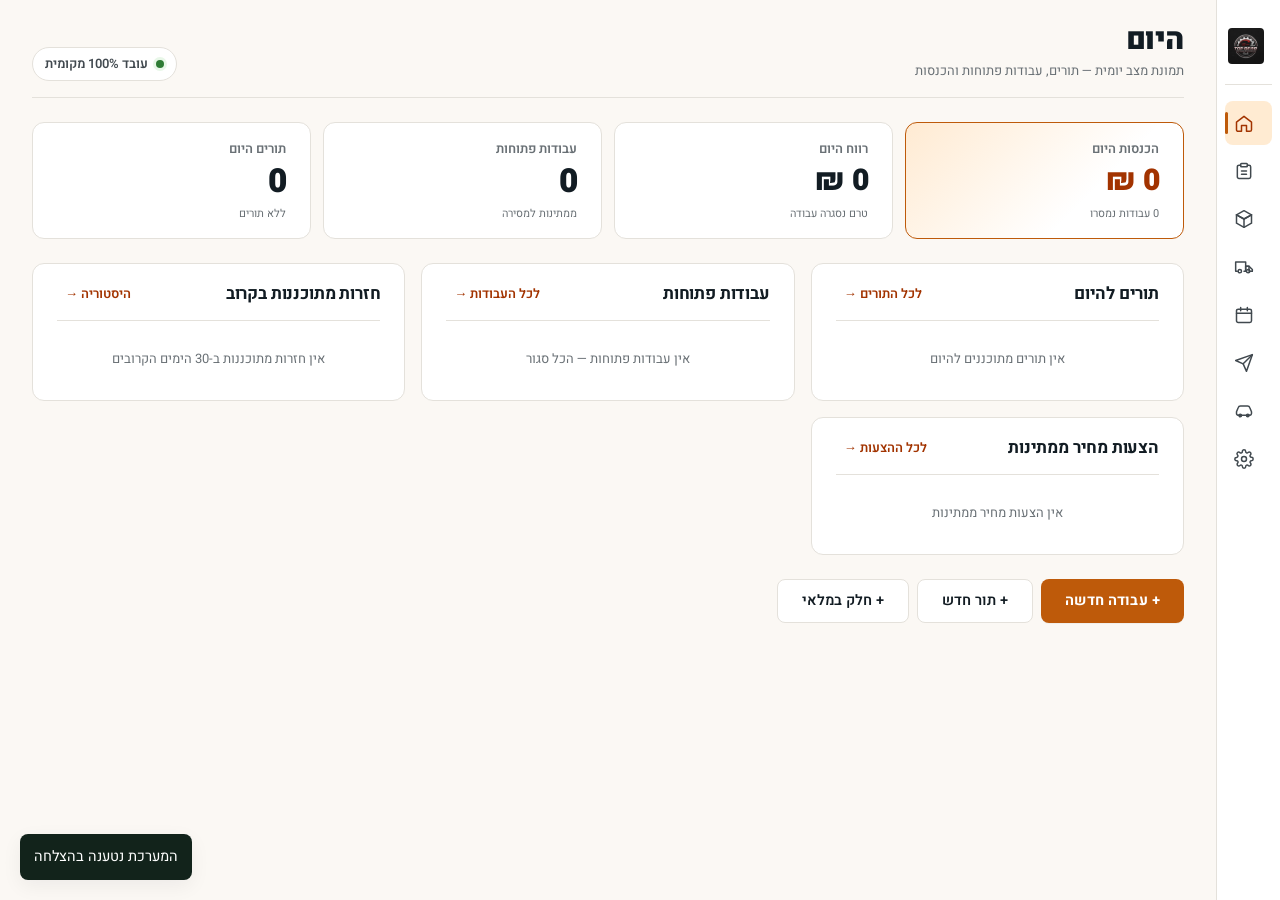
==== commit 31623cd3: "feat: Workshop Dashboard UI/UX overhaul + comprehensive bug fixes (v0.1.16) Major UI/UX reflow acros" ====
--- a/index.html
+++ b/index.html
@@ -18,33 +18,61 @@
         </div>
 
         <nav class="nav-list">
-          <button class="nav-button active" type="button" data-view="jobs">
-            <span aria-hidden="true">▦</span>
-            יומן עבודה
-          </button>
-          <button class="nav-button" type="button" data-view="inventory">
-            <span aria-hidden="true">▤</span>
-            ניהול מלאי חלקים
-          </button>
-          <button class="nav-button" type="button" data-view="deliveries">
-            <span aria-hidden="true">⊞</span>
-            מסירות צפויות
-          </button>
-          <button class="nav-button" type="button" data-view="appointments">
-            <span aria-hidden="true">◰</span>
-            תורים
-          </button>
-          <button class="nav-button" type="button" data-view="whatsapp">
-            <span aria-hidden="true">▶</span>
-            שליחה ללקוח
-          </button>
-          <button class="nav-button" type="button" data-view="vehicleHistory">
-            <span aria-hidden="true">⌕</span>
-            היסטוריית רכב
-          </button>
-          <button class="nav-button" type="button" data-view="backup">
-            <span aria-hidden="true">⇩</span>
-            גיבוי וייצוא
+          <button class="nav-button active" type="button" data-view="today" title="היום">
+            <span class="nav-icon" aria-hidden="true">
+              <!-- house -->
+              <svg viewBox="0 0 24 24" fill="none" stroke="currentColor" stroke-width="1.8" stroke-linecap="round" stroke-linejoin="round"><path d="M3 11l9-7 9 7v9a2 2 0 0 1-2 2h-4v-7h-6v7H5a2 2 0 0 1-2-2v-9z"/></svg>
+            </span>
+            <span class="nav-label">היום</span>
+          </button>
+          <button class="nav-button" type="button" data-view="jobs" title="יומן עבודה">
+            <span class="nav-icon" aria-hidden="true">
+              <!-- clipboard-list -->
+              <svg viewBox="0 0 24 24" fill="none" stroke="currentColor" stroke-width="1.8" stroke-linecap="round" stroke-linejoin="round"><rect x="8" y="3" width="8" height="4" rx="1"/><path d="M16 5h2a2 2 0 0 1 2 2v12a2 2 0 0 1-2 2H6a2 2 0 0 1-2-2V7a2 2 0 0 1 2-2h2"/><path d="M9 12h6M9 16h6"/></svg>
+            </span>
+            <span class="nav-label">יומן עבודה</span>
+          </button>
+          <button class="nav-button" type="button" data-view="inventory" title="ניהול מלאי חלקים">
+            <span class="nav-icon" aria-hidden="true">
+              <!-- package -->
+              <svg viewBox="0 0 24 24" fill="none" stroke="currentColor" stroke-width="1.8" stroke-linecap="round" stroke-linejoin="round"><path d="M12 2 3 7l9 5 9-5-9-5z"/><path d="M3 7v10l9 5 9-5V7"/><path d="M3 7l9 5 9-5"/><path d="M12 12v10"/></svg>
+            </span>
+            <span class="nav-label">ניהול מלאי חלקים</span>
+          </button>
+          <button class="nav-button" type="button" data-view="deliveries" title="מסירות צפויות">
+            <span class="nav-icon" aria-hidden="true">
+              <!-- truck -->
+              <svg viewBox="0 0 24 24" fill="none" stroke="currentColor" stroke-width="1.8" stroke-linecap="round" stroke-linejoin="round"><path d="M14 17V6H2v11h2"/><path d="M22 17h-4v-6h-4v6h-2"/><circle cx="7" cy="17" r="2"/><circle cx="17" cy="17" r="2"/><path d="M14 11h4l4 4v2"/></svg>
+            </span>
+            <span class="nav-label">מסירות צפויות</span>
+          </button>
+          <button class="nav-button" type="button" data-view="appointments" title="תורים">
+            <span class="nav-icon" aria-hidden="true">
+              <!-- calendar -->
+              <svg viewBox="0 0 24 24" fill="none" stroke="currentColor" stroke-width="1.8" stroke-linecap="round" stroke-linejoin="round"><rect x="3" y="5" width="18" height="16" rx="2"/><path d="M3 10h18"/><path d="M8 3v4M16 3v4"/></svg>
+            </span>
+            <span class="nav-label">תורים</span>
+          </button>
+          <button class="nav-button" type="button" data-view="whatsapp" title="שליחה ללקוח">
+            <span class="nav-icon" aria-hidden="true">
+              <!-- send -->
+              <svg viewBox="0 0 24 24" fill="none" stroke="currentColor" stroke-width="1.8" stroke-linecap="round" stroke-linejoin="round"><path d="M22 2 11 13"/><path d="M22 2l-7 20-4-9-9-4 20-7z"/></svg>
+            </span>
+            <span class="nav-label">שליחה ללקוח</span>
+          </button>
+          <button class="nav-button" type="button" data-view="vehicleHistory" title="היסטוריית רכב">
+            <span class="nav-icon" aria-hidden="true">
+              <!-- car -->
+              <svg viewBox="0 0 24 24" fill="none" stroke="currentColor" stroke-width="1.8" stroke-linecap="round" stroke-linejoin="round"><path d="M5 17h14"/><path d="M5 17a2 2 0 0 1-2-2v-2l2-5a3 3 0 0 1 3-2h8a3 3 0 0 1 3 2l2 5v2a2 2 0 0 1-2 2"/><circle cx="7.5" cy="17.5" r="1.5"/><circle cx="16.5" cy="17.5" r="1.5"/></svg>
+            </span>
+            <span class="nav-label">היסטוריית רכב</span>
+          </button>
+          <button class="nav-button" type="button" data-view="backup" title="הגדרות">
+            <span class="nav-icon" aria-hidden="true">
+              <!-- gear / settings -->
+              <svg viewBox="0 0 24 24" fill="none" stroke="currentColor" stroke-width="1.8" stroke-linecap="round" stroke-linejoin="round"><circle cx="12" cy="12" r="3"/><path d="M19.4 15a1.65 1.65 0 0 0 .33 1.82l.06.06a2 2 0 1 1-2.83 2.83l-.06-.06a1.65 1.65 0 0 0-1.82-.33 1.65 1.65 0 0 0-1 1.51V21a2 2 0 0 1-4 0v-.09a1.65 1.65 0 0 0-1-1.51 1.65 1.65 0 0 0-1.82.33l-.06.06a2 2 0 1 1-2.83-2.83l.06-.06a1.65 1.65 0 0 0 .33-1.82 1.65 1.65 0 0 0-1.51-1H3a2 2 0 0 1 0-4h.09A1.65 1.65 0 0 0 4.6 9a1.65 1.65 0 0 0-.33-1.82l-.06-.06a2 2 0 1 1 2.83-2.83l.06.06a1.65 1.65 0 0 0 1.82.33H9a1.65 1.65 0 0 0 1-1.51V3a2 2 0 0 1 4 0v.09a1.65 1.65 0 0 0 1 1.51 1.65 1.65 0 0 0 1.82-.33l.06-.06a2 2 0 1 1 2.83 2.83l-.06.06a1.65 1.65 0 0 0-.33 1.82V9a1.65 1.65 0 0 0 1.51 1H21a2 2 0 0 1 0 4h-.09a1.65 1.65 0 0 0-1.51 1z"/></svg>
+            </span>
+            <span class="nav-label">הגדרות</span>
           </button>
         </nav>
       </aside>
@@ -52,8 +80,8 @@
       <main class="main-panel">
         <header class="topbar">
           <div>
-            <h1 id="screenTitle">יומן עבודה</h1>
-            <p id="screenSubtitle">מעקב תיקונים יומי, חלקים, חיובים ורווחיות</p>
+            <h1 id="screenTitle">היום</h1>
+            <p id="screenSubtitle">תמונת מצב יומית — תורים, עבודות פתוחות והכנסות</p>
           </div>
           <div class="status-pill">
             <span class="status-dot" aria-hidden="true"></span>
@@ -61,7 +89,47 @@
           </div>
         </header>
 
-        <section class="view active" id="jobsView" aria-labelledby="jobsHeading">
+        <section class="view active" id="todayView" aria-labelledby="todayHeading">
+          <h2 id="todayHeading" class="visually-hidden">סקירה יומית</h2>
+          <div class="dash-kpi-strip" id="todayKpiStrip"></div>
+          <div class="dash-grid">
+            <article class="dash-card" id="todayAppointmentsCard">
+              <header class="dash-card-head">
+                <h3>תורים להיום</h3>
+                <button class="dash-card-link" type="button" data-view="appointments">לכל התורים →</button>
+              </header>
+              <div class="dash-card-body" id="todayAppointmentsBody"></div>
+            </article>
+            <article class="dash-card" id="todayOpenJobsCard">
+              <header class="dash-card-head">
+                <h3>עבודות פתוחות</h3>
+                <button class="dash-card-link" type="button" data-view="jobs">לכל העבודות →</button>
+              </header>
+              <div class="dash-card-body" id="todayOpenJobsBody"></div>
+            </article>
+            <article class="dash-card" id="todayFollowUpsCard">
+              <header class="dash-card-head">
+                <h3>חזרות מתוכננות בקרוב</h3>
+                <button class="dash-card-link" type="button" data-view="jobs">היסטוריה →</button>
+              </header>
+              <div class="dash-card-body" id="todayFollowUpsBody"></div>
+            </article>
+            <article class="dash-card" id="todayQuotesCard">
+              <header class="dash-card-head">
+                <h3>הצעות מחיר ממתינות</h3>
+                <button class="dash-card-link" type="button" data-view="jobs" data-jobs-filter="quote">לכל ההצעות →</button>
+              </header>
+              <div class="dash-card-body" id="todayQuotesBody"></div>
+            </article>
+          </div>
+          <div class="dash-quick-actions">
+            <button class="primary-button" type="button" id="dashAddJobButton">+ עבודה חדשה</button>
+            <button class="secondary-button" type="button" id="dashAddAppointmentButton">+ תור חדש</button>
+            <button class="secondary-button" type="button" id="dashAddPartButton">+ חלק במלאי</button>
+          </div>
+        </section>
+
+        <section class="view" id="jobsView" aria-labelledby="jobsHeading">
           <div class="analytics-band">
             <div class="range-switch" role="group" aria-label="בחירת טווח תאריכים">
               <button class="range-button active" type="button" data-range="today">היום</button>
@@ -102,31 +170,28 @@
           </div>
 
           <div class="table-wrap">
-            <table class="data-table" id="jobsTable">
+            <table class="data-table data-table-compact" id="jobsTable">
               <thead>
                 <tr>
+                  <th class="col-toggle" aria-label="פירוט"></th>
                   <th>תאריך</th>
-                  <th>יום</th>
-                  <th>מספר רכב</th>
-                  <th>סוג רכב</th>
-                  <th>שנת הרכב</th>
-                  <th>נפח מנוע</th>
-                  <th>שם בעל הרכב</th>
-                  <th>טלפון</th>
+                  <th>רכב</th>
+                  <th>לקוח</th>
                   <th>חלקים</th>
-                  <th>מחיר חלקים למוסך</th>
-                  <th>מחיר חלקים ללקוח</th>
-                  <th>מחיר עבודה</th>
-                  <th>מע"מ</th>
-                  <th>סה"כ</th>
-                  <th>רווח</th>
-                  <th>תאריך מסירה</th>
-                  <th>פעולות</th>
+                  <th class="numeric">סה"כ</th>
+                  <th class="numeric">רווח</th>
+                  <th>סטטוס</th>
+                  <th class="col-actions">פעולות</th>
                 </tr>
               </thead>
               <tbody id="jobsBody"></tbody>
             </table>
-            <div class="empty-state hidden" id="jobsEmpty">אין עבודות להצגה</div>
+            <div class="empty-state hidden" id="jobsEmpty">
+              <div class="empty-state-icon" aria-hidden="true">▦</div>
+              <div class="empty-state-title">אין עבודות להצגה</div>
+              <div class="empty-state-text">התחל ביצירת עבודה חדשה — חלקים יוצרכו אוטומטית מהמלאי וסה"כ לתשלום יחושב עם מע"מ.</div>
+              <button class="primary-button empty-state-cta" type="button" data-empty-add="job">+ עבודה חדשה</button>
+            </div>
           </div>
         </section>
 
@@ -163,7 +228,12 @@
               </thead>
               <tbody id="inventoryBody"></tbody>
             </table>
-            <div class="empty-state hidden" id="inventoryEmpty">אין חלקים במלאי</div>
+            <div class="empty-state hidden" id="inventoryEmpty">
+              <div class="empty-state-icon" aria-hidden="true">▤</div>
+              <div class="empty-state-title">אין חלקים במלאי</div>
+              <div class="empty-state-text">הוסף חלקים שאתה מחזיק בקביעות. כל חלק עם מק"ט, מחיר עלות (למוסך) ומחיר מכירה (ללקוח) יופיע אוטומטית בבחירת חלקים לעבודה.</div>
+              <button class="primary-button empty-state-cta" type="button" data-empty-add="part">+ חלק חדש</button>
+            </div>
           </div>
         </section>
 
@@ -199,7 +269,11 @@
               </thead>
               <tbody id="deliveriesBody"></tbody>
             </table>
-            <div class="empty-state hidden" id="deliveriesEmpty">אין מסירות להצגה</div>
+            <div class="empty-state hidden" id="deliveriesEmpty">
+              <div class="empty-state-icon" aria-hidden="true">⊞</div>
+              <div class="empty-state-title">אין מסירות להצגה</div>
+              <div class="empty-state-text">כשתזין תאריך מסירה בעבודה, היא תופיע כאן ממוינת לפי דחיפות (איחור / היום / השבוע).</div>
+            </div>
           </div>
         </section>
 
@@ -215,31 +289,33 @@
               <button class="range-button" type="button" data-appointment-range="tomorrow">מחר</button>
               <button class="range-button" type="button" data-appointment-range="week">השבוע</button>
               <button class="range-button" type="button" data-appointment-range="arrived">הגיעו</button>
+              <button class="range-button" type="button" data-appointment-range="noshow">לא הגיעו</button>
               <button class="range-button" type="button" data-appointment-range="all">הכל</button>
             </div>
             <button class="primary-button" type="button" id="addAppointmentButton">הוספת תור</button>
           </div>
 
           <div class="table-wrap">
-            <table class="data-table" id="appointmentsTable">
+            <table class="data-table data-table-compact" id="appointmentsTable">
               <thead>
                 <tr>
+                  <th class="col-toggle" aria-label="פירוט"></th>
+                  <th>מתי</th>
+                  <th>לקוח</th>
+                  <th>רכב</th>
+                  <th>סיבת הגעה</th>
                   <th>סטטוס</th>
-                  <th>תאריך</th>
-                  <th>יום</th>
-                  <th>שעה</th>
-                  <th>שם הלקוח</th>
-                  <th>טלפון</th>
-                  <th>מספר רכב</th>
-                  <th>סוג רכב</th>
-                  <th>סיבת הגעה</th>
-                  <th>הערות</th>
-                  <th>פעולות</th>
+                  <th class="col-actions">פעולות</th>
                 </tr>
               </thead>
               <tbody id="appointmentsBody"></tbody>
             </table>
-            <div class="empty-state hidden" id="appointmentsEmpty">אין תורים להצגה</div>
+            <div class="empty-state hidden" id="appointmentsEmpty">
+              <div class="empty-state-icon" aria-hidden="true">◰</div>
+              <div class="empty-state-title">אין תורים להצגה</div>
+              <div class="empty-state-text">תאם הגעה עם הלקוחות שלך — בהגעת הלקוח אפשר לפתוח עבודה חדשה ישירות מהתור.</div>
+              <button class="primary-button empty-state-cta" type="button" data-empty-add="appointment">+ תור חדש</button>
+            </div>
           </div>
         </section>
 
@@ -297,6 +373,10 @@
         </section>
 
         <section class="view" id="vehicleHistoryView" aria-labelledby="vehicleHistoryHeading">
+          <button class="back-button" type="button" id="vehicleHistoryBackButton" aria-label="חזרה למסך הקודם">
+            <span aria-hidden="true">→</span>
+            חזרה
+          </button>
           <div class="vh-toolbar">
             <label class="search-box vh-search">
               <span>חיפוש לפי מספר רכב</span>
@@ -384,59 +464,90 @@
     </div>
 
     <div class="modal-backdrop hidden" id="jobModal" role="dialog" aria-modal="true" aria-labelledby="jobModalTitle">
-      <form class="modal" id="jobForm">
+      <form class="modal modal-wide" id="jobForm">
         <div class="modal-header">
           <h2 id="jobModalTitle">הוספת עבודה</h2>
+          <div class="job-mode-toggle" role="group" aria-label="סוג רישום">
+            <button class="job-mode-option active" type="button" data-job-mode="job">עבודה</button>
+            <button class="job-mode-option" type="button" data-job-mode="quote">הצעת מחיר</button>
+            <input type="checkbox" id="isQuote" name="isQuote" hidden />
+          </div>
           <button class="icon-button" type="button" data-close-modal="jobModal" aria-label="סגירה">×</button>
         </div>
 
-        <div class="form-grid">
-          <label>
-            תאריך
-            <input name="jobDate" type="date" required />
-          </label>
-          <label>
-            מספר רכב
-            <input name="vehiclePlate" type="text" required autocomplete="off" />
-          </label>
-          <label>
-            סוג רכב
-            <input name="vehicleModel" type="text" list="vehicleModels" autocomplete="off" />
-            <datalist id="vehicleModels">
-              <option value="טויוטה קורולה"></option>
-              <option value="יונדאי i30"></option>
-              <option value="קיה ספורטאז'"></option>
-              <option value="מאזדה 3"></option>
-              <option value="סקודה אוקטביה"></option>
-            </datalist>
-          </label>
-          <label>
-            שנת הרכב
-            <input name="vehicleYear" type="number" min="1950" max="2100" inputmode="numeric" />
-          </label>
-          <label>
-            נפח מנוע
-            <input name="engineDisplacement" type="number" min="0" inputmode="numeric" />
-          </label>
-          <label>
-            שם בעל הרכב
-            <input name="ownerName" type="text" autocomplete="off" />
-          </label>
-          <label>
-            טלפון בעל הרכב
-            <input name="phoneNumber" type="tel" autocomplete="off" inputmode="tel" />
-          </label>
-          <label>
-            ק"מ ברכב
-            <input name="mileage" type="number" min="0" step="1" inputmode="numeric" placeholder="לדוגמה: 65443" />
-          </label>
-          <label>
-            תאריך מסירה
-            <input name="deliveryDate" type="date" />
-          </label>
-        </div>
-
-        <section class="parts-picker">
+        <nav class="modal-tabs" role="tablist" aria-label="שלבי טופס">
+          <button class="modal-tab active" type="button" role="tab" data-modal-tab="info">
+            <span class="modal-tab-num">1</span>
+            <span class="modal-tab-label">פרטים בסיסיים</span>
+          </button>
+          <button class="modal-tab" type="button" role="tab" data-modal-tab="parts">
+            <span class="modal-tab-num">2</span>
+            <span class="modal-tab-label">חלקים ועלויות</span>
+          </button>
+          <button class="modal-tab" type="button" role="tab" data-modal-tab="notes">
+            <span class="modal-tab-num">3</span>
+            <span class="modal-tab-label">הערות ומעקב</span>
+          </button>
+        </nav>
+
+        <!-- TAB 1: BASIC DETAILS (vehicle + customer + dates) -->
+        <section class="modal-pane active" data-modal-pane="info" role="tabpanel">
+          <div class="form-section">
+            <div class="form-section-head">
+              <h3>פרטי הרכב</h3>
+              <p class="form-section-hint">מספר הרישוי ממלא אוטומטית את היצרן, הדגם, השנה ונפח המנוע</p>
+            </div>
+            <div class="form-grid">
+              <label>
+                תאריך
+                <input name="jobDate" type="date" required />
+              </label>
+              <label>
+                מספר רכב
+                <input name="vehiclePlate" type="text" required autocomplete="off" placeholder="123-45-678" />
+              </label>
+              <label>
+                סוג רכב
+                <input name="vehicleModel" type="text" autocomplete="off" placeholder="ימולא אוטומטית ממספר הרכב" />
+              </label>
+              <label>
+                שנת הרכב
+                <input name="vehicleYear" type="number" min="1950" max="2100" inputmode="numeric" />
+              </label>
+              <label>
+                נפח מנוע
+                <input name="engineDisplacement" type="number" min="0" inputmode="numeric" />
+              </label>
+              <label>
+                ק"מ ברכב
+                <input name="mileage" type="number" min="0" step="1" inputmode="numeric" placeholder="לדוגמה: 65443" />
+              </label>
+            </div>
+          </div>
+          <div class="form-section">
+            <div class="form-section-head">
+              <h3>פרטי הלקוח</h3>
+            </div>
+            <div class="form-grid">
+              <label>
+                שם בעל הרכב
+                <input name="ownerName" type="text" autocomplete="off" />
+              </label>
+              <label>
+                טלפון
+                <input name="phoneNumber" type="tel" autocomplete="off" inputmode="tel" placeholder="050-1234567" />
+              </label>
+              <label>
+                תאריך מסירה
+                <input name="deliveryDate" type="date" />
+              </label>
+            </div>
+          </div>
+        </section>
+
+        <!-- TAB 2: PARTS + LABOR + TOTALS -->
+        <section class="modal-pane" data-modal-pane="parts" role="tabpanel" hidden>
+          <section class="parts-picker">
           <div class="section-title">
             <h3>חלקים לעבודה</h3>
             <div class="button-row tight">
@@ -501,24 +612,25 @@
           <div class="selected-parts" id="selectedParts"></div>
         </section>
 
-        <div class="tax-controls financial-controls">
-          <label class="labor-field">
-            <span>מחיר עבודה (לפני מע"מ)</span>
-            <input name="laborPrice" type="number" min="0" step="0.01" inputmode="decimal" placeholder="0" />
-          </label>
-          <label class="checkbox-line">
-            <input type="checkbox" id="taxEnabled" name="taxEnabled" checked />
-            <span>כלול מע"מ בחשבון ללקוח</span>
-          </label>
-          <label class="tax-rate-field">
-            אחוז מע"מ
-            <input type="number" id="taxRate" name="taxRate" min="0" max="100" step="0.5" value="18" />
-            <span aria-hidden="true">%</span>
-          </label>
-          <label class="checkbox-line quote-toggle">
-            <input type="checkbox" id="isQuote" name="isQuote" />
-            <span>זוהי הצעת מחיר (לא תיגרע מהמלאי עד אישור)</span>
-          </label>
+        <div class="form-section">
+          <div class="form-section-head">
+            <h3>עלויות ומע"מ</h3>
+          </div>
+          <div class="tax-controls financial-controls">
+            <label class="labor-field">
+              <span>מחיר עבודה (לפני מע"מ)</span>
+              <input name="laborPrice" type="number" min="0" step="0.01" inputmode="decimal" placeholder="0" />
+            </label>
+            <label class="checkbox-line">
+              <input type="checkbox" id="taxEnabled" name="taxEnabled" checked />
+              <span>כלול מע"מ בחשבון ללקוח</span>
+            </label>
+            <label class="tax-rate-field">
+              אחוז מע"מ
+              <input type="number" id="taxRate" name="taxRate" min="0" max="100" step="0.5" value="18" />
+              <span aria-hidden="true">%</span>
+            </label>
+          </div>
         </div>
 
         <div class="totals-strip">
@@ -526,29 +638,43 @@
           <span>מחיר חלקים ללקוח: <strong id="draftPartsPrice">₪0</strong></span>
           <span>סה"כ לפני מע"מ: <strong id="draftSubtotal">₪0</strong></span>
           <span class="tax-line" id="draftTaxLine">מע"מ (<span id="draftTaxRateLabel">18</span>%): <strong id="draftTaxAmount">₪0</strong></span>
-          <span>סה"כ לתשלום: <strong id="draftTotal">₪0</strong></span>
-          <span>רווח: <strong id="draftProfit">₪0</strong></span>
-        </div>
-
-        <div class="job-notes-section">
-          <h3>הערות ומעקב</h3>
-          <p class="job-notes-hint">למשל: "ביקור בדיקה — בלמים תקינים", "ממליץ על החלפת שמן בעוד 5,000 ק"מ", "אזהרת חיווי במחשב — לחזור לבדיקה". אפשר להזין מועד מומלץ לחזרה (אופציונלי).</p>
-          <div class="job-notes-grid">
+          <span class="grand-total">סה"כ לתשלום: <strong id="draftTotal">₪0</strong></span>
+          <span class="profit-pill">רווח: <strong id="draftProfit">₪0</strong></span>
+        </div>
+        </section>
+
+        <!-- TAB 3: NOTES + FOLLOW-UP -->
+        <section class="modal-pane" data-modal-pane="notes" role="tabpanel" hidden>
+          <div class="form-section">
+            <div class="form-section-head">
+              <h3>סיכום הביקור</h3>
+              <p class="form-section-hint">מה נעשה? מה נמצא? איזה המלצה ללקוח? הערות אלה יופיעו בהיסטוריית הרכב ובחשבונית/הצעה.</p>
+            </div>
             <label class="notes-textarea-label">
-              סיכום הביקור / הערות
-              <textarea name="notes" rows="3" placeholder="מה נעשה? מה נמצא? מה ההמלצה ללקוח?"></textarea>
-            </label>
-            <label>
-              מועד מומלץ לחזרה
-              <input name="followUpDate" type="date" />
-            </label>
-          </div>
-        </div>
+              סיכום / הערות
+              <textarea name="notes" rows="6" placeholder="לדוגמה: בדיקה כללית בוצעה. בלמים תקינים, צמיגים במצב טוב. ממליץ להחליף שמן בעוד 5,000 ק&quot;מ."></textarea>
+            </label>
+          </div>
+          <div class="form-section">
+            <div class="form-section-head">
+              <h3>מעקב</h3>
+              <p class="form-section-hint">מועד מומלץ לחזרה — ייצור אוטומטית תור בעמוד "תורים ופגישות" באותו תאריך</p>
+            </div>
+            <div class="form-grid">
+              <label>
+                מועד מומלץ לחזרה
+                <input name="followUpDate" type="date" />
+              </label>
+            </div>
+          </div>
+        </section>
 
         <p class="form-error hidden" id="jobError"></p>
 
         <div class="modal-actions">
           <button class="secondary-button" type="button" data-close-modal="jobModal">ביטול</button>
+          <button class="secondary-button" type="button" id="jobPrevTabButton" hidden>→ הקודם</button>
+          <button class="secondary-button" type="button" id="jobNextTabButton">הבא ←</button>
           <button class="primary-button" type="submit">שמירה</button>
         </div>
       </form>
--- a/styles.css
+++ b/styles.css
@@ -1,20 +1,96 @@
+/*
+ * TopGear v0.1.16 — Workshop Dashboard design system.
+ * Industrial-editorial direction: warm ivory canvas, brass accent, Heebo
+ * typography with tabular figures for money/dates. Designed for a working
+ * garage owner glancing between cars on a desktop.
+ *
+ * IMPORTANT: keep existing variable names (--bg, --panel, --ink, --muted,
+ * --line, --accent, etc.) because the rest of the stylesheet inherits from
+ * them. New tokens are added on top — never delete an existing one.
+ *
+ * Fonts: Heebo loaded from Google Fonts with font-display: swap so the page
+ * renders immediately with the system Hebrew stack and upgrades when the
+ * remote face arrives. WebView2 caches the font after first online launch.
+ */
+@import url("https://fonts.googleapis.com/css2?family=Heebo:wght@400;500;600;700;900&display=swap");
+
 :root {
   color-scheme: light;
-  --bg: #f4f6f5;
-  --panel: #ffffff;
-  --panel-soft: #f1f2f2;
-  --ink: #17201b;
-  --muted: #65726b;
-  --line: #d9e0dc;
-  --accent: #d42f2f;
-  --accent-strong: #a9161b;
-  --accent-soft: #fde8e8;
-  --danger: #b3261e;
-  --danger-soft: #fdebea;
-  --warning: #8a5a00;
-  --warning-soft: #fff4d6;
-  --shadow: 0 20px 50px rgba(22, 24, 25, 0.12);
-  font-family: Arial, "Noto Sans Hebrew", sans-serif;
+
+  /* Canvas + surfaces */
+  --bg: oklch(98% 0.006 80);                  /* warm ivory paper, not pure white */
+  --panel: #ffffff;                            /* raised surface */
+  --panel-soft: oklch(96.5% 0.008 80);         /* tinted soft panel */
+  --panel-warm: oklch(95% 0.02 70);            /* warmer panel for KPI strip */
+  --panel-ink: oklch(20% 0.018 240);           /* dark surface for occasional reverse blocks */
+
+  /* Ink hierarchy */
+  --ink: oklch(22% 0.02 240);                  /* primary text */
+  --ink-2: oklch(40% 0.015 240);               /* secondary text */
+  --muted: oklch(54% 0.012 240);               /* labels / tertiary */
+  --muted-soft: oklch(70% 0.008 240);          /* placeholder */
+
+  /* Lines */
+  --line: oklch(91% 0.008 80);                 /* hairline default */
+  --line-strong: oklch(82% 0.012 80);          /* table dividers */
+
+  /* Accent: BRASS (replaces the previous red) — the "metal" of the brand */
+  --accent: oklch(58% 0.15 50);                /* primary brass */
+  --accent-strong: oklch(48% 0.16 45);         /* hover / pressed */
+  --accent-soft: oklch(95% 0.04 70);           /* subtle tint bg */
+  --accent-ink: #ffffff;                        /* text on accent */
+
+  /* Status palette — more restrained than v0.1.15 */
+  --danger: oklch(55% 0.18 28);
+  --danger-strong: oklch(48% 0.2 25);
+  --danger-soft: oklch(96% 0.025 25);
+  --warning: oklch(58% 0.14 75);
+  --warning-soft: oklch(96% 0.04 80);
+  --success: oklch(52% 0.13 145);
+  --success-soft: oklch(96% 0.025 145);
+  --quote: oklch(48% 0.15 285);
+  --quote-soft: oklch(96% 0.025 290);
+
+  /* Shadows: hairline-first, shadows reserved for elevated surfaces */
+  --shadow-sm: 0 1px 2px rgba(15, 23, 42, 0.04);
+  --shadow: 0 6px 20px rgba(15, 23, 42, 0.06);
+  --shadow-lg: 0 18px 48px rgba(15, 23, 42, 0.12);
+
+  /* Radii */
+  --radius-sm: 4px;
+  --radius: 8px;
+  --radius-lg: 12px;
+  --radius-pill: 999px;
+
+  /* Spacing grid (4px) */
+  --space-1: 4px;
+  --space-2: 8px;
+  --space-3: 12px;
+  --space-4: 16px;
+  --space-5: 24px;
+  --space-6: 32px;
+  --space-7: 40px;
+  --space-8: 56px;
+
+  /* Type scale */
+  --font-body: "Heebo", -apple-system, BlinkMacSystemFont, "Segoe UI", "Noto Sans Hebrew", Arial, sans-serif;
+  --text-micro: 11px;
+  --text-small: 13px;
+  --text-base: 14.5px;
+  --text-lg: 17px;
+  --text-xl: 22px;
+  --text-2xl: 30px;
+  --text-display: clamp(32px, 2.6vw, 44px);
+
+  /* Motion */
+  --ease: cubic-bezier(0.4, 0, 0.2, 1);
+  --ease-out: cubic-bezier(0.16, 1, 0.3, 1);
+  --duration-fast: 120ms;
+  --duration: 200ms;
+  --duration-slow: 350ms;
+
+  font-family: var(--font-body);
+  font-feature-settings: "tnum" 1, "lnum" 1;
 }
 
 * {
@@ -28,11 +104,16 @@
   color: var(--ink);
   direction: rtl;
   text-align: right;
+  font-size: var(--text-base);
+  line-height: 1.5;
+  -webkit-font-smoothing: antialiased;
+  -moz-osx-font-smoothing: grayscale;
 }
 
 button,
 input,
-select {
+select,
+textarea {
   font: inherit;
 }
 
@@ -40,124 +121,228 @@
   cursor: pointer;
 }
 
+/* ----------------------------------------------------------------------
+   App shell: slim 64px icon rail on the right (RTL), content on the left.
+   The rail expands to 220px on hover so labels appear; on the live app
+   you can pin it open with [data-nav-pinned] but the hover behaviour is
+   the default. Keeps existing #sidebar class names so JS that toggles
+   them stays untouched.
+   ---------------------------------------------------------------------- */
+/* App shell: simple flow. The rail is fixed to the right edge of the
+   viewport (RTL) and reserves a 64px gutter on the main panel via
+   padding-inline-end. On hover the rail expands to 220px and overlays
+   the content with a shadow — no grid reflow, no layout shift. */
 .app-shell {
-  display: grid;
-  grid-template-columns: minmax(0, 1fr) 300px;
-  grid-template-areas: "main sidebar";
+  display: block;
   min-height: 100vh;
-  direction: ltr;
+  direction: rtl;
+  background: var(--bg);
 }
 
 .sidebar {
-  grid-area: sidebar;
   direction: rtl;
+  position: fixed;
+  inset-block: 0;
+  /* RTL: inset-inline-start = visual RIGHT. That's where the user
+     wants the rail in a Hebrew app — same side reading begins, easier
+     to reach with the right hand on desktop. */
+  inset-inline-start: 0;
+  z-index: 30;
+  display: flex;
+  flex-direction: column;
+  background: var(--panel);
+  /* Border on the side facing the content — visual LEFT in RTL. */
+  border-inline-end: 1px solid var(--line);
+  padding: var(--space-3) var(--space-2);
+  transition: width var(--duration) var(--ease-out),
+              box-shadow var(--duration) var(--ease-out);
+  width: 64px;
+  overflow: hidden;
+}
+
+.sidebar:hover,
+.sidebar:focus-within {
+  width: 220px;
+  box-shadow: var(--shadow);
+  overflow: visible;
+}
+
+.brand {
+  display: flex;
+  align-items: center;
+  gap: var(--space-3);
+  padding: var(--space-3) var(--space-2) var(--space-4) var(--space-2);
+  margin-bottom: var(--space-2);
+  border-bottom: 1px solid var(--line);
+  min-width: 0;
+}
+
+.brand-logo {
+  width: 36px;
+  height: 36px;
+  border-radius: var(--radius-sm);
+  object-fit: contain;
+  flex-shrink: 0;
+  filter: none;
+  aspect-ratio: auto;
+}
+
+.brand > div {
+  min-width: 0;
+  opacity: 0;
+  transform: translateX(8px);
+  transition: opacity var(--duration) var(--ease-out),
+              transform var(--duration) var(--ease-out);
+  pointer-events: none;
+  white-space: nowrap;
+}
+
+.sidebar:hover .brand > div,
+.sidebar:focus-within .brand > div {
+  opacity: 1;
+  transform: translateX(0);
+  pointer-events: auto;
+}
+
+.brand strong {
+  display: block;
+  font-size: var(--text-lg);
+  font-weight: 900;
+  letter-spacing: -0.01em;
+  color: var(--ink);
+}
+
+.brand small {
+  display: block;
+  font-size: var(--text-micro);
+  font-weight: 500;
+  color: var(--muted);
+  margin-top: 2px;
+}
+
+.nav-list {
+  display: flex;
+  flex-direction: column;
+  gap: var(--space-1);
+  padding: var(--space-2) 0;
+}
+
+.nav-button {
+  display: flex;
+  align-items: center;
+  gap: var(--space-3);
+  width: 100%;
+  height: 44px;
+  border: none;
+  border-radius: var(--radius);
+  padding: 0 var(--space-3);
+  background: transparent;
+  color: var(--ink-2);
+  font-size: var(--text-small);
+  font-weight: 600;
+  text-align: start;
   position: relative;
+  transition: background var(--duration-fast) var(--ease),
+              color var(--duration-fast) var(--ease);
+  white-space: nowrap;
   overflow: hidden;
-  background: #161819;
-  color: #f7f7f7;
-  padding: 22px 18px;
-  border-right: 1px solid rgba(255, 255, 255, 0.08);
-  box-shadow: -16px 0 42px rgba(22, 24, 25, 0.16);
-}
-
-.sidebar::before {
+}
+
+.nav-button:hover {
+  background: var(--accent-soft);
+  color: var(--ink);
+}
+
+.nav-button.active {
+  background: var(--accent-soft);
+  color: var(--ink);
+}
+
+/* Brass accent strip on the active item's inside edge — the side
+   that faces the content area. The rail is on the visual RIGHT in
+   RTL (inset-inline-start: 0), so its inside edge is the visual LEFT
+   = inset-inline-end. */
+.nav-button.active::before {
   content: "";
   position: absolute;
-  inset: 0;
-  pointer-events: none;
-  background:
-    linear-gradient(155deg, rgba(212, 47, 47, 0.2), transparent 34%),
-    radial-gradient(circle at 22% 6%, rgba(255, 255, 255, 0.1), transparent 24%);
-}
-
-.sidebar > * {
-  position: relative;
-  z-index: 1;
-}
-
-.brand {
-  display: grid;
-  gap: 10px;
-  margin-bottom: 26px;
-  padding: 12px;
-  border: 1px solid rgba(255, 255, 255, 0.12);
-  border-radius: 8px;
-  background: rgba(255, 255, 255, 0.055);
-}
-
-.brand-logo {
-  display: block;
-  width: min(190px, 100%);
-  aspect-ratio: 1 / 1;
-  object-fit: contain;
-  justify-self: center;
-  filter: drop-shadow(0 12px 22px rgba(0, 0, 0, 0.35));
-}
-
-.brand strong,
-.brand small {
-  display: block;
-  text-align: center;
-}
-
-.brand strong {
-  font-size: 22px;
-  letter-spacing: 0;
-}
-
-.brand small {
-  color: #d9dddf;
-  margin-top: 3px;
-}
-
-.nav-list {
-  display: grid;
-  gap: 8px;
-}
-
-.nav-button {
-  display: flex;
-  align-items: center;
-  gap: 10px;
-  width: 100%;
-  border: 1px solid rgba(255, 255, 255, 0.08);
-  border-radius: 8px;
-  padding: 12px 14px;
-  background: rgba(255, 255, 255, 0.04);
-  color: #eef0f0;
-  text-align: right;
-}
-
-.nav-button:hover,
-.nav-button.active {
-  background: rgba(212, 47, 47, 0.18);
-  border-color: rgba(255, 82, 82, 0.38);
-  box-shadow: inset -4px 0 0 var(--accent);
-}
-
-.nav-button span {
+  inset-inline-end: 0;
+  top: 50%;
+  transform: translateY(-50%);
+  width: 3px;
+  height: 22px;
+  border-radius: 2px;
+  background: var(--accent);
+}
+
+.nav-button .nav-icon {
   display: inline-grid;
   place-items: center;
-  width: 28px;
-  height: 28px;
-  border-radius: 6px;
-  background: rgba(255, 255, 255, 0.08);
-  color: #f0c4c4;
-}
-
+  width: 32px;
+  height: 32px;
+  border-radius: var(--radius-sm);
+  background: transparent;
+  color: var(--ink-2);
+  flex-shrink: 0;
+  transition: color var(--duration-fast) var(--ease),
+              background var(--duration-fast) var(--ease);
+}
+
+.nav-button .nav-icon svg {
+  width: 20px;
+  height: 20px;
+}
+
+.nav-button:hover .nav-icon {
+  color: var(--ink);
+}
+
+.nav-button.active .nav-icon {
+  color: var(--accent-strong);
+}
+
+/* Label text within nav-button is everything after the icon — fade it in
+   when the rail expands. */
+.nav-button {
+  text-indent: 0;
+}
+
+.nav-label {
+  display: inline-block;
+  opacity: 0;
+  transform: translateX(6px);
+  transition: opacity var(--duration) var(--ease-out),
+              transform var(--duration) var(--ease-out);
+}
+
+.sidebar:hover .nav-label,
+.sidebar:focus-within .nav-label {
+  opacity: 1;
+  transform: translateX(0);
+}
+
+/* ----------------------------------------------------------------------
+   Main panel + top bar
+   ---------------------------------------------------------------------- */
 .main-panel {
-  grid-area: main;
   direction: rtl;
   min-width: 0;
-  padding: 22px;
+  padding: var(--space-5) var(--space-6);
+  /* The rail is fixed on the visual RIGHT (inset-inline-start in RTL),
+     so reserve a 64px gutter on the inline-start side so content never
+     slides under the rail. */
+  padding-inline-start: calc(var(--space-6) + 64px);
+  max-width: 1700px;
+  margin-inline: auto;
 }
 
 .topbar {
   display: flex;
-  align-items: center;
+  align-items: flex-end;
   justify-content: space-between;
-  gap: 18px;
-  margin-bottom: 18px;
+  gap: var(--space-4);
+  margin-bottom: var(--space-5);
+  padding-bottom: var(--space-4);
+  border-bottom: 1px solid var(--line);
 }
 
 h1,
@@ -168,33 +353,39 @@
 }
 
 h1 {
-  font-size: 30px;
-  line-height: 1.15;
+  font-size: var(--text-2xl);
+  font-weight: 900;
+  letter-spacing: -0.015em;
+  line-height: 1.1;
+  color: var(--ink);
 }
 
 .topbar p {
-  margin-top: 5px;
-  color: var(--muted);
+  margin-top: var(--space-1);
+  color: var(--muted);
+  font-size: var(--text-small);
 }
 
 .status-pill {
   display: inline-flex;
   align-items: center;
-  gap: 8px;
+  gap: var(--space-2);
   white-space: nowrap;
-  border: 1px solid #f0c6c6;
-  background: #fff7f7;
-  border-radius: 8px;
-  padding: 8px 12px;
-  color: var(--accent-strong);
-  font-weight: 700;
+  border: 1px solid var(--line);
+  background: var(--panel);
+  border-radius: var(--radius-pill);
+  padding: 6px var(--space-3);
+  color: var(--ink-2);
+  font-size: var(--text-small);
+  font-weight: 600;
 }
 
 .status-dot {
-  width: 9px;
-  height: 9px;
+  width: 8px;
+  height: 8px;
   border-radius: 50%;
-  background: var(--accent);
+  background: var(--success);
+  box-shadow: 0 0 0 3px var(--success-soft);
 }
 
 .view {
@@ -321,9 +512,10 @@
 }
 
 input:focus,
-select:focus {
+select:focus,
+textarea:focus {
   border-color: var(--accent);
-  box-shadow: 0 0 0 3px rgba(212, 47, 47, 0.13);
+  box-shadow: 0 0 0 3px var(--accent-soft);
 }
 
 .primary-button,
@@ -532,7 +724,12 @@
 .modal {
   width: min(980px, 100%);
   max-height: min(92vh, 920px);
-  overflow: auto;
+  /* The modal itself must NOT scroll — that creates a second scrollbar
+     when an inner .modal-pane already scrolls. Header, tabs and actions
+     stay fixed; the pane in the middle scrolls. */
+  overflow: hidden;
+  display: flex;
+  flex-direction: column;
   background: var(--panel);
   border-radius: 8px;
   box-shadow: var(--shadow);
@@ -966,7 +1163,11 @@
   margin-bottom: 8px;
 }
 
-.tax-controls .checkbox-line {
+/* Every .checkbox-line lays out as: [checkbox] [label text] in a row.
+   Overrides the global `label { display: grid }` which would stack them
+   vertically (the broken state the user saw on the "חלק זמני" checkbox
+   inside the inline-part-add panel). */
+.checkbox-line {
   display: inline-flex;
   align-items: center;
   gap: 8px;
@@ -975,10 +1176,22 @@
   cursor: pointer;
 }
 
-.tax-controls .checkbox-line input[type="checkbox"] {
+.checkbox-line input[type="checkbox"] {
   width: 18px;
   height: 18px;
   cursor: pointer;
+  margin: 0;
+  /* The form-section input rule earlier forces width:100%; restore the
+     natural checkbox size here so we don't get a giant 100%-wide
+     checkbox glued to the start of the label. */
+  flex-shrink: 0;
+}
+
+.checkbox-line > span {
+  /* Some checkbox-line variants wrap their visible text in a span so
+     the input + span sit side-by-side. Keep them on one line. */
+  display: inline-flex;
+  align-items: center;
 }
 
 .tax-controls .tax-rate-field {
@@ -1053,18 +1266,12 @@
   border-color: #d1d5db;
 }
 
+/* v0.1.16: row-level tints are handled via td background rules further
+   below. The previous strikethrough on every cell of a delivered row
+   was too noisy alongside the new colored backgrounds, so it's removed
+   here. The legacy color is kept as a subtle muted ink. */
 tr.job-delivered {
-  color: #6b7280;
-  background: #f8fafc;
-}
-
-tr.job-delivered td {
-  text-decoration: line-through;
-  text-decoration-color: rgba(0, 0, 0, 0.2);
-}
-
-tr.job-delivered .row-actions {
-  text-decoration: none;
+  color: #4b5563;
 }
 
 .row-action.success-action {
@@ -1118,6 +1325,25 @@
   background: #f0fdf4;
   color: #15803d;
   border-color: #16a34a;
+}
+
+/* No-show state: muted red — clearly "resolved as missed" without
+   screaming. Pairs with the .appointment-noshow row dim so the whole
+   row reads as archived. */
+.delivery-badge.noshow {
+  background: #fef2f2;
+  color: #991b1b;
+  border-color: #dc2626;
+}
+
+tr.appointment-noshow {
+  color: #9ca3af;
+  background: #fafafa;
+}
+
+tr.appointment-noshow td:not(:first-child):not(:last-child) {
+  text-decoration: line-through;
+  text-decoration-color: rgba(0, 0, 0, 0.18);
 }
 
 .auto-followup-badge {
@@ -2200,3 +2426,1303 @@
   color: var(--accent-strong);
   font-weight: 600;
 }
+
+/* ======================================================================
+   v0.1.16 — Workshop Dashboard component layer.
+   Additive only: every rule above this point still works. Rules here
+   refine the existing components and introduce the new dashboard
+   surface (#todayView).
+   ====================================================================== */
+
+.visually-hidden {
+  position: absolute;
+  width: 1px;
+  height: 1px;
+  margin: -1px;
+  padding: 0;
+  overflow: hidden;
+  clip: rect(0, 0, 0, 0);
+  white-space: nowrap;
+  border: 0;
+}
+
+/* --------- Buttons & inputs polish --------- */
+
+.primary-button {
+  background: var(--accent);
+  color: var(--accent-ink);
+  border: none;
+  border-radius: var(--radius);
+  font-weight: 700;
+  font-size: var(--text-small);
+  letter-spacing: 0.01em;
+  padding: 0 var(--space-4);
+  min-height: 40px;
+  transition: background var(--duration-fast) var(--ease),
+              transform var(--duration-fast) var(--ease);
+  box-shadow: 0 1px 0 rgba(0, 0, 0, 0.04);
+}
+
+.primary-button:hover {
+  background: var(--accent-strong);
+}
+
+.primary-button:active {
+  transform: translateY(1px);
+}
+
+.secondary-button,
+.row-action {
+  background: var(--panel);
+  border: 1px solid var(--line);
+  color: var(--ink);
+  font-weight: 600;
+  font-size: var(--text-small);
+  border-radius: var(--radius);
+  padding: 0 var(--space-3);
+  min-height: 36px;
+  transition: background var(--duration-fast) var(--ease),
+              border-color var(--duration-fast) var(--ease);
+}
+
+.secondary-button:hover,
+.row-action:hover {
+  background: var(--panel-soft);
+  border-color: var(--line-strong);
+}
+
+.row-action.success-action {
+  background: var(--success);
+  border-color: var(--success);
+  color: #fff;
+}
+.row-action.success-action:hover {
+  filter: brightness(0.94);
+}
+
+.row-action.danger-action {
+  background: var(--panel);
+  border-color: var(--line);
+  color: var(--danger);
+}
+.row-action.danger-action:hover {
+  background: var(--danger-soft);
+  border-color: var(--danger);
+}
+
+input,
+select,
+textarea {
+  border-radius: var(--radius);
+  padding: 10px var(--space-3);
+  font-size: var(--text-base);
+  border: 1px solid var(--line);
+  background: var(--panel);
+  transition: border-color var(--duration-fast) var(--ease),
+              box-shadow var(--duration-fast) var(--ease);
+}
+
+/* --------- Top-of-view "analytics-band" KPI strip refresh --------- */
+
+.analytics-band {
+  background: var(--panel);
+  border: 1px solid var(--line);
+  border-radius: var(--radius-lg);
+  padding: var(--space-3);
+  margin-bottom: var(--space-4);
+  gap: var(--space-3);
+}
+
+.range-switch {
+  background: var(--panel-soft);
+  border: 1px solid var(--line);
+  border-radius: var(--radius);
+  padding: 4px;
+  gap: 2px;
+}
+
+.range-switch > .range-button {
+  border-radius: var(--radius-sm);
+  font-size: var(--text-small);
+  font-weight: 600;
+  min-height: 32px;
+  padding: 0 var(--space-3);
+  color: var(--muted);
+}
+
+.range-switch > .range-button.active {
+  background: var(--panel);
+  color: var(--ink);
+  font-weight: 700;
+  box-shadow: var(--shadow-sm);
+}
+
+.range-date,
+.range-month {
+  background: var(--panel);
+  border-radius: var(--radius);
+  font-size: var(--text-small);
+}
+
+.metric {
+  background: var(--panel);
+  border: 1px solid var(--line);
+  border-radius: var(--radius);
+  padding: var(--space-4);
+}
+
+.metric span {
+  color: var(--muted);
+  font-size: var(--text-small);
+  font-weight: 600;
+}
+
+.metric strong {
+  font-size: var(--text-2xl);
+  font-weight: 900;
+  letter-spacing: -0.015em;
+  margin-top: var(--space-1);
+  font-feature-settings: "tnum" 1, "lnum" 1;
+}
+
+.metric.profit strong {
+  color: var(--accent-strong);
+}
+
+.toolbar {
+  margin-bottom: var(--space-4);
+}
+
+/* --------- Dashboard (#todayView) --------- */
+
+#todayView {
+  display: none;
+}
+#todayView.active {
+  display: block;
+  animation: dashFadeIn var(--duration-slow) var(--ease-out);
+}
+
+@keyframes dashFadeIn {
+  from { opacity: 0; transform: translateY(6px); }
+  to   { opacity: 1; transform: translateY(0); }
+}
+
+.dash-kpi-strip {
+  display: grid;
+  grid-template-columns: repeat(auto-fit, minmax(220px, 1fr));
+  gap: var(--space-3);
+  margin-bottom: var(--space-5);
+  position: relative;
+}
+
+.kpi-tile {
+  background: var(--panel);
+  border: 1px solid var(--line);
+  border-radius: var(--radius-lg);
+  padding: var(--space-4) var(--space-5);
+  position: relative;
+  overflow: hidden;
+}
+
+.kpi-tile-revenue {
+  background:
+    linear-gradient(135deg, var(--accent-soft) 0%, transparent 65%),
+    var(--panel);
+  border-color: var(--accent);
+}
+
+.kpi-tile-revenue::before {
+  content: "";
+  position: absolute;
+  inset: 0;
+  background: linear-gradient(
+    100deg,
+    transparent 0%,
+    rgba(255, 200, 130, 0.25) 45%,
+    transparent 65%
+  );
+  transform: translateX(-110%);
+  animation: kpiSweep 1.4s var(--ease-out) 200ms 1 forwards;
+  pointer-events: none;
+}
+
+@keyframes kpiSweep {
+  to { transform: translateX(110%); }
+}
+
+.kpi-label {
+  display: block;
+  font-size: var(--text-small);
+  font-weight: 600;
+  color: var(--muted);
+  margin-bottom: var(--space-2);
+}
+
+.kpi-value {
+  display: block;
+  font-size: var(--text-2xl);
+  font-weight: 900;
+  color: var(--ink);
+  letter-spacing: -0.02em;
+  line-height: 1.05;
+  font-feature-settings: "tnum" 1, "lnum" 1;
+}
+
+.kpi-tile-revenue .kpi-value {
+  color: var(--accent-strong);
+}
+
+.kpi-value-count {
+  font-size: var(--text-display);
+  line-height: 0.95;
+}
+
+.kpi-sub {
+  display: block;
+  margin-top: var(--space-2);
+  font-size: var(--text-micro);
+  color: var(--muted);
+}
+
+.dash-grid {
+  display: grid;
+  grid-template-columns: repeat(auto-fit, minmax(320px, 1fr));
+  gap: var(--space-4);
+  margin-bottom: var(--space-5);
+}
+
+.dash-card {
+  background: var(--panel);
+  border: 1px solid var(--line);
+  border-radius: var(--radius-lg);
+  padding: var(--space-4) var(--space-5);
+  animation: dashCardIn var(--duration-slow) var(--ease-out) backwards;
+}
+.dash-card:nth-child(1) { animation-delay: 60ms; }
+.dash-card:nth-child(2) { animation-delay: 120ms; }
+.dash-card:nth-child(3) { animation-delay: 180ms; }
+.dash-card:nth-child(4) { animation-delay: 240ms; }
+
+@keyframes dashCardIn {
+  from { opacity: 0; transform: translateY(8px); }
+  to   { opacity: 1; transform: translateY(0); }
+}
+
+.dash-card-head {
+  display: flex;
+  align-items: center;
+  justify-content: space-between;
+  gap: var(--space-2);
+  margin-bottom: var(--space-3);
+  padding-bottom: var(--space-3);
+  border-bottom: 1px solid var(--line);
+}
+
+.dash-card-head h3 {
+  font-size: var(--text-lg);
+  font-weight: 700;
+  color: var(--ink);
+  letter-spacing: -0.01em;
+}
+
+.dash-card-link {
+  background: transparent;
+  border: none;
+  color: var(--accent-strong);
+  font-size: var(--text-small);
+  font-weight: 600;
+  padding: 4px 8px;
+  border-radius: var(--radius-sm);
+  transition: background var(--duration-fast) var(--ease);
+}
+.dash-card-link:hover {
+  background: var(--accent-soft);
+}
+
+.dash-card-body {
+  display: flex;
+  flex-direction: column;
+  gap: var(--space-2);
+}
+
+.dash-row {
+  display: grid;
+  grid-template-columns: 92px 1fr;
+  gap: var(--space-3);
+  padding: var(--space-2) 0;
+  align-items: center;
+  border-bottom: 1px dashed var(--line);
+}
+.dash-row:last-child {
+  border-bottom: none;
+}
+
+.dash-row-time {
+  font-size: var(--text-small);
+  font-weight: 700;
+  color: var(--ink-2);
+  font-feature-settings: "tnum" 1, "lnum" 1;
+  white-space: nowrap;
+}
+
+.dash-row-main {
+  min-width: 0;
+}
+
+.dash-row-title {
+  font-size: var(--text-base);
+  font-weight: 600;
+  color: var(--ink);
+  overflow: hidden;
+  text-overflow: ellipsis;
+  white-space: nowrap;
+}
+
+.dash-row-sub {
+  font-size: var(--text-small);
+  color: var(--muted);
+  margin-top: 2px;
+  overflow: hidden;
+  text-overflow: ellipsis;
+  white-space: nowrap;
+}
+
+.dash-empty {
+  padding: var(--space-4) 0;
+  text-align: center;
+  color: var(--muted);
+  font-size: var(--text-small);
+}
+
+.dash-quick-actions {
+  display: flex;
+  gap: var(--space-2);
+  flex-wrap: wrap;
+}
+.dash-quick-actions .primary-button,
+.dash-quick-actions .secondary-button {
+  min-height: 44px;
+  padding: 0 var(--space-5);
+  font-size: var(--text-base);
+}
+
+/* --------- Tables polish --------- */
+
+.data-table {
+  font-size: var(--text-small);
+  border-collapse: collapse;
+  width: 100%;
+}
+
+.data-table thead th {
+  position: sticky;
+  top: 0;
+  background: var(--panel-soft);
+  font-weight: 700;
+  color: var(--ink-2);
+  font-size: var(--text-micro);
+  text-transform: none;
+  letter-spacing: 0.02em;
+  border-bottom: 1px solid var(--line-strong);
+  padding: var(--space-3) var(--space-3);
+  z-index: 1;
+}
+
+.data-table tbody td {
+  border-bottom: 1px solid var(--line);
+  padding: var(--space-3) var(--space-3);
+  vertical-align: middle;
+}
+
+.data-table tbody tr {
+  transition: background var(--duration-fast) var(--ease);
+}
+.data-table tbody tr:hover {
+  background: var(--panel-soft);
+}
+
+.data-table tbody tr.selected {
+  background: var(--accent-soft);
+}
+
+.data-table .row-actions {
+  display: inline-flex;
+  gap: var(--space-1);
+  align-items: center;
+  flex-wrap: wrap;
+}
+
+.data-table .row-action {
+  min-height: 30px;
+  padding: 0 var(--space-2);
+  font-size: var(--text-micro);
+}
+
+/* --------- Modal polish --------- */
+
+.modal-backdrop {
+  background: rgba(15, 23, 42, 0.45);
+  backdrop-filter: blur(2px);
+}
+
+.modal {
+  background: var(--panel);
+  border: 1px solid var(--line);
+  border-radius: var(--radius-lg);
+  box-shadow: var(--shadow-lg);
+}
+
+.modal-header {
+  border-bottom: 1px solid var(--line);
+}
+
+.modal-header h2 {
+  font-weight: 800;
+  font-size: var(--text-xl);
+  letter-spacing: -0.015em;
+}
+
+.icon-button {
+  border-radius: var(--radius);
+  border: 1px solid transparent;
+  background: transparent;
+  color: var(--muted);
+  transition: background var(--duration-fast) var(--ease),
+              color var(--duration-fast) var(--ease);
+}
+.icon-button:hover {
+  background: var(--panel-soft);
+  color: var(--ink);
+  border-color: var(--line);
+}
+
+/* --------- Reduced motion --------- */
+@media (prefers-reduced-motion: reduce) {
+  .kpi-tile-revenue::before,
+  #todayView.active,
+  .dash-card {
+    animation: none !important;
+  }
+}
+
+/* ======================================================================
+   v0.1.16 phase B — modal tabs, mode toggle, form sections, parts grid,
+   data-table row redesign with expand + kebab actions.
+   ====================================================================== */
+
+/* --- Wider modal for the job form (it now houses tabbed content) --- */
+.modal.modal-wide {
+  max-width: 920px;
+  width: min(92vw, 920px);
+  /* The tabbed modal has its own sections with their own padding; the
+     ambient 18px from .modal would double up and waste space. */
+  padding: 0;
+}
+
+.modal-header {
+  display: flex;
+  align-items: center;
+  gap: var(--space-3);
+  padding: var(--space-4) var(--space-5);
+}
+
+.modal-header h2 {
+  margin-inline-end: auto;
+}
+
+/* --- Mode toggle (עבודה / הצעת מחיר) in the modal header --- */
+.job-mode-toggle {
+  display: inline-flex;
+  background: var(--panel-soft);
+  border: 1px solid var(--line);
+  border-radius: var(--radius-pill);
+  padding: 3px;
+  gap: 2px;
+}
+
+.job-mode-option {
+  border: none;
+  background: transparent;
+  color: var(--muted);
+  font-size: var(--text-small);
+  font-weight: 700;
+  padding: 6px var(--space-3);
+  border-radius: var(--radius-pill);
+  transition: background var(--duration-fast) var(--ease),
+              color var(--duration-fast) var(--ease);
+}
+
+.job-mode-option.active {
+  background: var(--panel);
+  color: var(--ink);
+  box-shadow: var(--shadow-sm);
+}
+
+.job-mode-option[data-job-mode="quote"].active {
+  background: var(--quote-soft);
+  color: var(--quote);
+}
+
+/* Quote mode tints the modal subtly so the user always knows they're
+   building an estimate, not a job. */
+#jobModal.is-quote-mode .modal {
+  border-top: 3px solid var(--quote);
+}
+
+/* --- Modal tabs nav --- */
+.modal-tabs {
+  display: flex;
+  gap: 0;
+  padding: 0 var(--space-5);
+  border-bottom: 1px solid var(--line);
+  background: var(--panel-soft);
+}
+
+.modal-tab {
+  display: flex;
+  align-items: center;
+  gap: var(--space-2);
+  background: transparent;
+  border: none;
+  padding: var(--space-3) var(--space-4);
+  font-size: var(--text-small);
+  font-weight: 600;
+  color: var(--muted);
+  border-bottom: 2px solid transparent;
+  margin-bottom: -1px;
+  transition: color var(--duration-fast) var(--ease),
+              border-color var(--duration-fast) var(--ease);
+}
+
+.modal-tab:hover {
+  color: var(--ink);
+}
+
+.modal-tab.active {
+  color: var(--accent-strong);
+  border-bottom-color: var(--accent);
+  background: var(--panel);
+}
+
+.modal-tab-num {
+  display: inline-grid;
+  place-items: center;
+  width: 22px;
+  height: 22px;
+  border-radius: 50%;
+  background: var(--panel);
+  border: 1px solid var(--line);
+  font-size: var(--text-micro);
+  font-weight: 800;
+  color: var(--muted);
+  transition: background var(--duration-fast) var(--ease),
+              border-color var(--duration-fast) var(--ease),
+              color var(--duration-fast) var(--ease);
+}
+
+.modal-tab.active .modal-tab-num {
+  background: var(--accent);
+  border-color: var(--accent);
+  color: var(--accent-ink);
+}
+
+/* --- Modal pane (tab content area) --- */
+.modal-pane {
+  padding: var(--space-5);
+  flex: 1 1 auto;
+  overflow-y: auto;
+  /* Removed max-height — flex-1 lets the pane fill all available space
+     between the (non-scrolling) header/tabs and (non-scrolling) actions
+     so only one scroll container exists. */
+}
+
+/* All "chrome" sections inside the modal should never shrink. */
+.modal > .modal-header,
+.modal > .modal-tabs,
+.modal > .modal-actions {
+  flex-shrink: 0;
+}
+
+.modal-pane[hidden] {
+  display: none !important;
+}
+
+.modal-pane.active {
+  animation: panefadein var(--duration) var(--ease-out);
+}
+
+@keyframes panefadein {
+  from { opacity: 0; transform: translateY(4px); }
+  to   { opacity: 1; transform: translateY(0); }
+}
+
+/* --- Form sections (grouped within a tab) --- */
+.form-section {
+  background: var(--panel-soft);
+  border: 1px solid var(--line);
+  border-radius: var(--radius-lg);
+  padding: var(--space-4) var(--space-5);
+  margin-bottom: var(--space-4);
+}
+
+.form-section:last-child {
+  margin-bottom: 0;
+}
+
+.form-section-head {
+  margin-bottom: var(--space-3);
+  padding-bottom: var(--space-3);
+  border-bottom: 1px dashed var(--line);
+}
+
+.form-section-head h3 {
+  font-size: var(--text-lg);
+  font-weight: 800;
+  color: var(--ink);
+  letter-spacing: -0.01em;
+}
+
+.form-section-head .form-section-hint {
+  margin-top: 4px;
+  font-size: var(--text-small);
+  color: var(--muted);
+}
+
+/* Inside a form-section the form-grid should breathe a bit */
+.form-section .form-grid {
+  display: grid;
+  grid-template-columns: repeat(auto-fit, minmax(180px, 1fr));
+  gap: var(--space-3) var(--space-4);
+}
+
+.form-section label {
+  font-size: var(--text-small);
+  font-weight: 600;
+  color: var(--ink-2);
+  display: grid;
+  gap: 4px;
+}
+
+.form-section label > span {
+  font-size: var(--text-small);
+  font-weight: 600;
+  color: var(--ink-2);
+}
+
+.form-section input[type="text"],
+.form-section input[type="number"],
+.form-section input[type="tel"],
+.form-section input[type="date"],
+.form-section input[type="email"],
+.form-section input[type="search"],
+.form-section select,
+.form-section textarea {
+  background: var(--panel);
+}
+
+/* --- Polished parts picker grid --- */
+.part-card-grid {
+  display: grid;
+  grid-template-columns: repeat(auto-fill, minmax(220px, 1fr));
+  gap: var(--space-3);
+  margin-top: var(--space-3);
+}
+
+.part-card {
+  display: grid;
+  gap: 6px;
+  background: var(--panel);
+  border: 1px solid var(--line);
+  border-radius: var(--radius);
+  padding: var(--space-3);
+  cursor: pointer;
+  transition: border-color var(--duration-fast) var(--ease),
+              transform var(--duration-fast) var(--ease),
+              box-shadow var(--duration-fast) var(--ease);
+  position: relative;
+}
+
+.part-card:hover {
+  border-color: var(--accent);
+  transform: translateY(-1px);
+  box-shadow: var(--shadow-sm);
+}
+
+.part-card.is-selected {
+  border-color: var(--accent);
+  background: var(--accent-soft);
+  box-shadow: 0 0 0 2px var(--accent);
+}
+
+.part-card.is-disabled {
+  opacity: 0.55;
+  cursor: not-allowed;
+  transform: none;
+  background: var(--panel-soft);
+}
+
+.part-card-topline {
+  display: flex;
+  align-items: flex-start;
+  justify-content: space-between;
+  gap: var(--space-2);
+}
+
+.part-card-topline strong {
+  font-size: var(--text-base);
+  font-weight: 700;
+  color: var(--ink);
+  line-height: 1.3;
+}
+
+.part-card-topline > span {
+  font-size: var(--text-micro);
+  font-weight: 600;
+  color: var(--muted);
+  background: var(--panel-soft);
+  border: 1px solid var(--line);
+  border-radius: var(--radius-pill);
+  padding: 2px 8px;
+  white-space: nowrap;
+}
+
+.part-card-meta {
+  font-size: var(--text-micro);
+  color: var(--muted);
+  font-feature-settings: "tnum" 1, "lnum" 1;
+}
+
+.part-card-values {
+  display: flex;
+  justify-content: space-between;
+  align-items: center;
+  font-size: var(--text-small);
+  font-weight: 600;
+  color: var(--ink);
+  font-feature-settings: "tnum" 1, "lnum" 1;
+}
+
+.part-card-values .stock-danger {
+  color: var(--danger);
+  background: var(--danger-soft);
+  border-radius: var(--radius-sm);
+  padding: 2px 6px;
+}
+
+.part-card-warning {
+  font-size: var(--text-micro);
+  color: var(--warning);
+  background: var(--warning-soft);
+  border-radius: var(--radius-sm);
+  padding: 4px 8px;
+  font-weight: 600;
+}
+
+.part-card-add {
+  margin-top: var(--space-1);
+  background: var(--accent);
+  color: var(--accent-ink);
+  border: none;
+  border-radius: var(--radius-sm);
+  padding: 8px;
+  font-weight: 700;
+  font-size: var(--text-small);
+  transition: background var(--duration-fast) var(--ease);
+}
+.part-card-add:hover {
+  background: var(--accent-strong);
+}
+
+.part-category-tabs {
+  display: flex;
+  gap: 4px;
+  margin: var(--space-3) 0;
+  flex-wrap: wrap;
+}
+
+.part-category-tabs button {
+  background: var(--panel);
+  border: 1px solid var(--line);
+  border-radius: var(--radius-pill);
+  padding: 4px 12px;
+  font-size: var(--text-micro);
+  font-weight: 600;
+  color: var(--muted);
+}
+
+.part-category-tabs button.active {
+  background: var(--accent);
+  border-color: var(--accent);
+  color: var(--accent-ink);
+}
+
+/* --- Selected parts list --- */
+.selected-parts {
+  margin-top: var(--space-3);
+  display: flex;
+  flex-direction: column;
+  gap: var(--space-2);
+}
+
+.selected-part-row {
+  display: grid;
+  grid-template-columns: 1fr auto auto;
+  gap: var(--space-3);
+  align-items: center;
+  padding: var(--space-3);
+  background: var(--panel);
+  border: 1px solid var(--line);
+  border-radius: var(--radius);
+}
+
+/* --- Totals strip cleanup --- */
+.totals-strip {
+  display: flex;
+  flex-wrap: wrap;
+  gap: var(--space-2) var(--space-4);
+  align-items: center;
+  padding: var(--space-3) var(--space-4);
+  margin-top: var(--space-3);
+  background: var(--panel);
+  border: 1px solid var(--line);
+  border-radius: var(--radius);
+  font-size: var(--text-small);
+  color: var(--ink-2);
+}
+
+.totals-strip strong {
+  color: var(--ink);
+  font-weight: 800;
+  margin-inline-start: 4px;
+  font-feature-settings: "tnum" 1, "lnum" 1;
+}
+
+.totals-strip .grand-total {
+  margin-inline-start: auto;
+  font-weight: 700;
+  color: var(--ink);
+}
+
+.totals-strip .grand-total strong {
+  font-size: var(--text-lg);
+  color: var(--accent-strong);
+}
+
+.totals-strip .profit-pill {
+  background: var(--accent-soft);
+  border: 1px solid var(--accent);
+  border-radius: var(--radius-pill);
+  padding: 4px 12px;
+  color: var(--accent-strong);
+}
+
+.totals-strip .profit-pill strong {
+  color: var(--accent-strong);
+}
+
+/* --- Modal actions row --- */
+.modal-actions {
+  display: flex;
+  gap: var(--space-2);
+  padding: var(--space-4) var(--space-5);
+  border-top: 1px solid var(--line);
+  background: var(--panel-soft);
+  border-radius: 0 0 var(--radius-lg) var(--radius-lg);
+}
+
+.modal-actions .primary-button {
+  margin-inline-start: auto;
+}
+
+/* --- Notes textarea --- */
+.notes-textarea-label textarea {
+  resize: vertical;
+  min-height: 96px;
+  font-family: var(--font-body);
+  font-size: var(--text-base);
+  line-height: 1.55;
+}
+
+/* ======================================================================
+   Jobs / Appointments table redesign — fewer visible columns + expandable
+   detail row + kebab menu for non-primary actions.
+   ====================================================================== */
+
+/* Row-detail rows (hidden by default, toggled via .expanded) */
+tr.row-detail {
+  background: var(--panel-soft);
+}
+tr.row-detail.is-hidden {
+  display: none;
+}
+tr.row-detail > td {
+  padding: var(--space-3) var(--space-5);
+  border-bottom: 1px solid var(--line);
+}
+
+.detail-grid {
+  display: grid;
+  grid-template-columns: repeat(auto-fit, minmax(160px, 1fr));
+  gap: var(--space-3) var(--space-4);
+}
+
+.detail-grid > div {
+  display: flex;
+  flex-direction: column;
+  gap: 2px;
+}
+
+.detail-grid span {
+  font-size: var(--text-micro);
+  font-weight: 600;
+  color: var(--muted);
+  text-transform: none;
+}
+
+.detail-grid strong {
+  font-size: var(--text-small);
+  font-weight: 700;
+  color: var(--ink);
+  font-feature-settings: "tnum" 1, "lnum" 1;
+}
+
+.detail-notes-block {
+  margin-top: var(--space-3);
+  padding-top: var(--space-3);
+  border-top: 1px dashed var(--line);
+  font-size: var(--text-small);
+  color: var(--ink-2);
+  white-space: pre-wrap;
+}
+
+.row-expand {
+  background: transparent;
+  border: 1px solid var(--line);
+  width: 26px;
+  height: 26px;
+  border-radius: 50%;
+  display: inline-grid;
+  place-items: center;
+  color: var(--muted);
+  font-size: 14px;
+  font-weight: 700;
+  transition: background var(--duration-fast) var(--ease),
+              color var(--duration-fast) var(--ease),
+              transform var(--duration-fast) var(--ease);
+}
+.row-expand:hover {
+  background: var(--panel-soft);
+  color: var(--ink);
+}
+.row-expand[aria-expanded="true"] {
+  background: var(--accent-soft);
+  color: var(--accent-strong);
+  transform: rotate(180deg);
+}
+
+/* Kebab menu for non-primary row actions (uses <details>/<summary>) */
+.row-kebab {
+  position: relative;
+  display: inline-block;
+}
+
+.row-kebab summary {
+  list-style: none;
+  cursor: pointer;
+  display: inline-grid;
+  place-items: center;
+  width: 30px;
+  height: 30px;
+  border-radius: var(--radius-sm);
+  border: 1px solid var(--line);
+  background: var(--panel);
+  color: var(--muted);
+  font-size: 18px;
+  font-weight: 700;
+  user-select: none;
+  transition: background var(--duration-fast) var(--ease);
+}
+
+.row-kebab summary::-webkit-details-marker {
+  display: none;
+}
+
+.row-kebab summary:hover {
+  background: var(--panel-soft);
+  color: var(--ink);
+}
+
+.row-kebab[open] summary {
+  background: var(--accent-soft);
+  color: var(--accent-strong);
+  border-color: var(--accent);
+}
+
+.row-kebab-menu {
+  /* position:fixed with JS-set coords means the menu lives outside the
+     table's layout entirely — it cannot push the page wider or trigger a
+     horizontal scrollbar regardless of which column it's in. */
+  position: fixed;
+  min-width: 180px;
+  background: var(--panel);
+  border: 1px solid var(--line);
+  border-radius: var(--radius);
+  box-shadow: var(--shadow-lg);
+  padding: 4px;
+  z-index: 100;
+  display: flex;
+  flex-direction: column;
+  gap: 2px;
+  list-style: none;
+  margin: 0;
+}
+
+.row-kebab-menu button {
+  text-align: start;
+  background: transparent;
+  border: none;
+  padding: 8px 12px;
+  font-size: var(--text-small);
+  font-weight: 600;
+  color: var(--ink);
+  border-radius: var(--radius-sm);
+  transition: background var(--duration-fast) var(--ease);
+}
+.row-kebab-menu button:hover {
+  background: var(--panel-soft);
+}
+.row-kebab-menu button.danger {
+  color: var(--danger);
+}
+.row-kebab-menu button.danger:hover {
+  background: var(--danger-soft);
+}
+
+/* Two-line table cells: title + sub */
+.cell-stack {
+  display: flex;
+  flex-direction: column;
+  gap: 2px;
+}
+.cell-stack-sub {
+  font-size: var(--text-micro);
+  color: var(--muted);
+  font-weight: 500;
+}
+
+/* Status pill in the table */
+.status-pill-table {
+  display: inline-flex;
+  align-items: center;
+  gap: 6px;
+  padding: 4px 10px;
+  border-radius: var(--radius-pill);
+  font-size: var(--text-micro);
+  font-weight: 700;
+  border: 1px solid var(--line);
+  background: var(--panel-soft);
+  color: var(--ink-2);
+  white-space: nowrap;
+}
+.status-pill-table.is-open       { color: var(--ink-2); background: var(--panel-soft); }
+.status-pill-table.is-delivered  { color: var(--success); background: var(--success-soft); border-color: var(--success); }
+.status-pill-table.is-quote      { color: var(--quote); background: var(--quote-soft); border-color: var(--quote); }
+.status-pill-table.is-rejected   { color: var(--danger); background: var(--danger-soft); border-color: var(--danger); }
+
+/* Back button (vehicle history sub-view) */
+.back-button {
+  display: inline-flex;
+  align-items: center;
+  gap: var(--space-2);
+  background: var(--panel);
+  border: 1px solid var(--line);
+  color: var(--ink-2);
+  font-size: var(--text-small);
+  font-weight: 600;
+  border-radius: var(--radius);
+  padding: 8px var(--space-3);
+  margin-bottom: var(--space-4);
+  transition: background var(--duration-fast) var(--ease),
+              border-color var(--duration-fast) var(--ease);
+}
+.back-button:hover {
+  background: var(--panel-soft);
+  border-color: var(--line-strong);
+  color: var(--ink);
+}
+.back-button span[aria-hidden] {
+  font-size: 16px;
+  color: var(--accent);
+}
+
+/* Note: row-kebab-menu uses position: fixed with JS-set top/left so the
+   ".opens-up" class is no longer needed — JS picks the correct edge. */
+
+/* --- Row tints by status ---
+   Subtle background tints so the user can see at a glance which rows
+   are delivered / quotes / rejected / no-show without reading the
+   status pill. The tint is intentionally very gentle so it doesn't
+   overpower the text. */
+
+/* Tints are flat oklch colors (not gradients) so they paint solidly over
+   any inherited background. Alpha bumped to ~0.85 so the green / purple /
+   red is clearly visible at a glance even when row hover lightens it. */
+.data-table tbody tr.job-delivered td {
+  background: oklch(94% 0.04 145);
+}
+.data-table tbody tr.job-delivered:hover td {
+  background: oklch(92% 0.05 145);
+}
+
+.data-table tbody tr.job-quote td {
+  background: oklch(95% 0.035 290);
+}
+.data-table tbody tr.job-quote:hover td {
+  background: oklch(93% 0.05 290);
+}
+
+.data-table tbody tr.job-rejected td {
+  background: oklch(94% 0.03 25);
+  color: var(--muted);
+}
+.data-table tbody tr.job-rejected:hover td {
+  background: oklch(92% 0.04 25);
+}
+.data-table tbody tr.job-rejected td.parts-cell {
+  text-decoration: line-through;
+  text-decoration-color: rgba(0, 0, 0, 0.25);
+}
+
+.data-table tbody tr.appointment-arrived td {
+  background: oklch(94% 0.04 145);
+}
+.data-table tbody tr.appointment-arrived:hover td {
+  background: oklch(92% 0.05 145);
+}
+.data-table tbody tr.appointment-noshow td {
+  background: oklch(94% 0.03 25);
+  color: var(--muted);
+}
+.data-table tbody tr.appointment-noshow:hover td {
+  background: oklch(92% 0.04 25);
+}
+
+/* Detail rows should match the parent row's tint so the colored block
+   reads as one continuous status zone. */
+.data-table tbody tr.row-detail + tr,
+.data-table tbody tr.row-detail {
+  /* default — tint is inherited from the immediately preceding row by
+     the explicit rules below */
+}
+/* When the parent row is delivered/quote/rejected, the next sibling
+   (detail row) should keep the same tint */
+tr.job-delivered + tr.row-detail td   { background: oklch(96% 0.025 145 / 0.25); }
+tr.job-quote + tr.row-detail td       { background: oklch(96% 0.025 290 / 0.25); }
+tr.job-rejected + tr.row-detail td    { background: oklch(96% 0.025 25 / 0.22); }
+tr.appointment-arrived + tr.row-detail td { background: oklch(96% 0.025 145 / 0.25); }
+tr.appointment-noshow + tr.row-detail td  { background: oklch(96% 0.025 25 / 0.22); }
+
+/* Plate link compact mode for table cells. Cells use cell-stack so the
+   plate sits inside, and a long plate with letter-spacing was overflowing.
+   Tighter letter-spacing + smaller padding keeps it scannable. */
+.cell-stack .plate-link {
+  padding: 1px 6px;
+  font-size: 12px;
+  letter-spacing: 0.5px;
+  line-height: 1.4;
+}
+
+.cell-stack .plate-link {
+  align-self: flex-start;
+}
+
+/* Stretched cells in the compact table sometimes shrink the plate cell —
+   nowrap on the plate stops the chars from wrapping mid-plate. */
+td .plate-link {
+  white-space: nowrap;
+}
+
+/* Tiny prompt (used instead of window.prompt for new category) */
+.tiny-prompt-backdrop {
+  position: fixed;
+  inset: 0;
+  background: rgba(15, 23, 42, 0.45);
+  backdrop-filter: blur(2px);
+  z-index: 1000;
+  display: grid;
+  place-items: center;
+  animation: panefadein var(--duration) var(--ease-out);
+}
+
+.tiny-prompt {
+  background: var(--panel);
+  border: 1px solid var(--line);
+  border-radius: var(--radius-lg);
+  box-shadow: var(--shadow-lg);
+  padding: var(--space-5);
+  width: min(420px, 92vw);
+  display: grid;
+  gap: var(--space-3);
+}
+
+.tiny-prompt h3 {
+  font-size: var(--text-lg);
+  font-weight: 800;
+  color: var(--ink);
+}
+
+.tiny-prompt label {
+  display: grid;
+  gap: 4px;
+  font-size: var(--text-small);
+  font-weight: 600;
+  color: var(--ink-2);
+}
+
+.tiny-prompt-input {
+  font-size: var(--text-base);
+  padding: 10px var(--space-3);
+  border-radius: var(--radius);
+  border: 1px solid var(--line);
+  background: var(--panel);
+}
+
+.tiny-prompt-actions {
+  display: flex;
+  justify-content: flex-end;
+  gap: var(--space-2);
+  margin-top: var(--space-2);
+}
+
+/* Better empty states */
+.empty-state {
+  padding: var(--space-7) var(--space-5);
+  text-align: center;
+  color: var(--muted);
+  background: var(--panel);
+  border: 1px dashed var(--line);
+  border-radius: var(--radius-lg);
+  display: flex;
+  flex-direction: column;
+  align-items: center;
+  gap: var(--space-3);
+}
+.empty-state-icon {
+  font-size: 32px;
+  opacity: 0.55;
+}
+.empty-state-title {
+  font-size: var(--text-lg);
+  font-weight: 700;
+  color: var(--ink-2);
+}
+.empty-state-text {
+  font-size: var(--text-small);
+  color: var(--muted);
+  max-width: 360px;
+  line-height: 1.5;
+}
+.empty-state-cta {
+  margin-top: var(--space-2);
+}
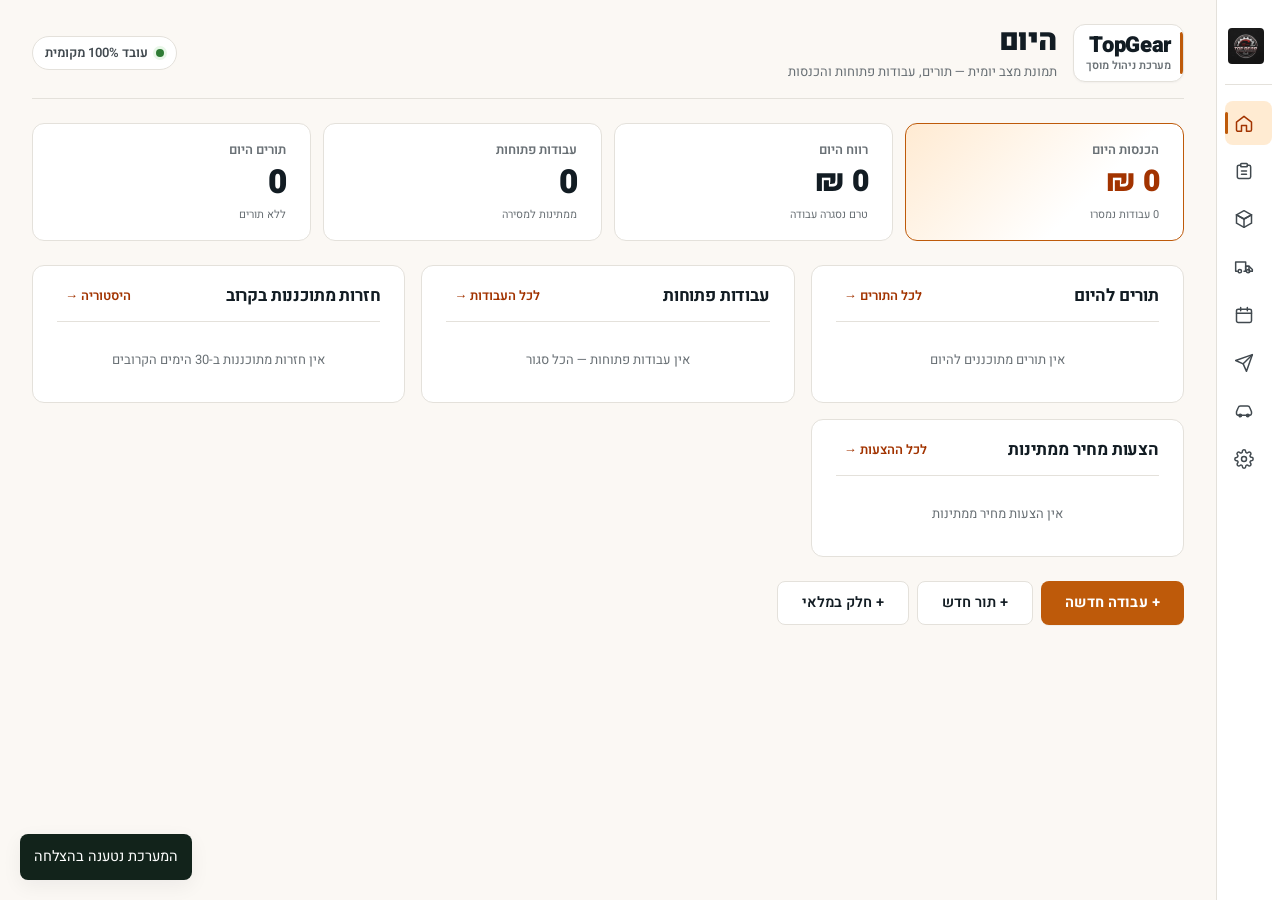
==== commit e8fa29dc: "docs+ui: HTML-based manual via headless Edge + single-brand topbar PDF MANUAL — switched from Report" ====
--- a/index.html
+++ b/index.html
@@ -79,7 +79,13 @@
 
       <main class="main-panel">
         <header class="topbar">
-          <div>
+          <div class="topbar-brand">
+            <div class="topbar-titles">
+              <strong class="topbar-brand-name">TopGear</strong>
+              <small class="topbar-brand-tag">מערכת ניהול מוסך</small>
+            </div>
+          </div>
+          <div class="topbar-screen">
             <h1 id="screenTitle">היום</h1>
             <p id="screenSubtitle">תמונת מצב יומית — תורים, עבודות פתוחות והכנסות</p>
           </div>
--- a/styles.css
+++ b/styles.css
@@ -337,12 +337,79 @@
 
 .topbar {
   display: flex;
-  align-items: flex-end;
+  align-items: center;
   justify-content: space-between;
   gap: var(--space-4);
   margin-bottom: var(--space-5);
   padding-bottom: var(--space-4);
   border-bottom: 1px solid var(--line);
+}
+
+/* Prominent TopGear branding on the visual right (RTL natural start). */
+.topbar-brand {
+  display: flex;
+  align-items: center;
+  gap: var(--space-3);
+  padding: var(--space-2) var(--space-3);
+  background: var(--panel);
+  border: 1px solid var(--line);
+  border-radius: var(--radius-lg);
+  box-shadow: var(--shadow-sm);
+  position: relative;
+  overflow: hidden;
+}
+
+/* Brass accent ribbon along the inside edge of the brand block — the
+   same visual cue as the active-nav stripe so the brand block feels
+   "lit up" without being loud. */
+.topbar-brand::before {
+  content: "";
+  position: absolute;
+  inset-inline-start: 0;
+  top: 12%;
+  bottom: 12%;
+  width: 3px;
+  border-radius: 2px;
+  background: var(--accent);
+}
+
+.topbar-logo {
+  width: 42px;
+  height: 42px;
+  border-radius: var(--radius);
+  object-fit: contain;
+  flex-shrink: 0;
+  background: var(--panel-soft);
+  padding: 2px;
+}
+
+.topbar-titles {
+  display: flex;
+  flex-direction: column;
+  line-height: 1.15;
+}
+
+.topbar-brand-name {
+  font-size: var(--text-xl);
+  font-weight: 900;
+  color: var(--ink);
+  letter-spacing: -0.015em;
+}
+
+.topbar-brand-tag {
+  font-size: var(--text-micro);
+  font-weight: 600;
+  color: var(--muted);
+  margin-top: 2px;
+}
+
+.topbar-screen {
+  flex: 1;
+  min-width: 0;
+}
+
+.topbar-screen h1 {
+  margin: 0;
 }
 
 h1,
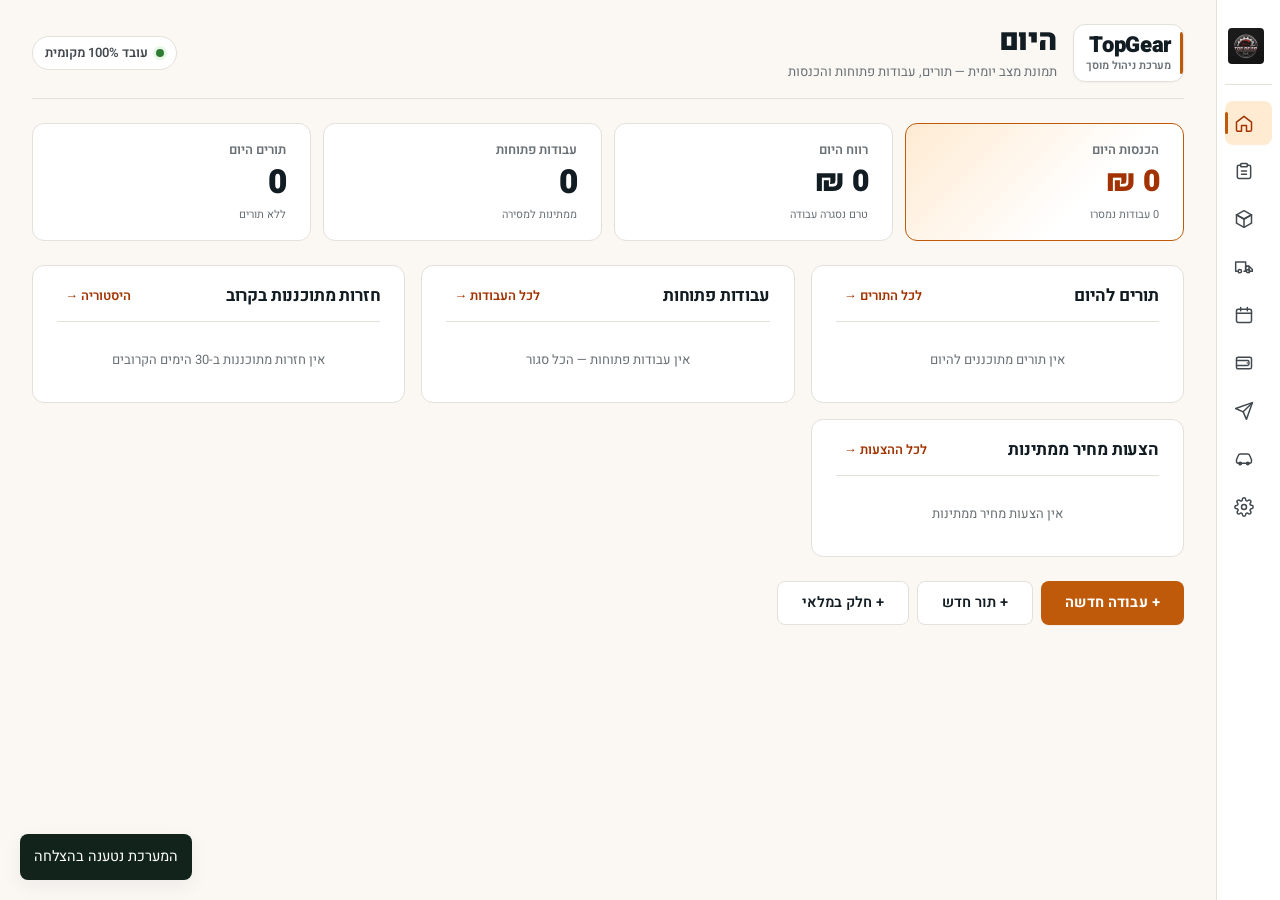
==== commit befcf150: "feat: expenses page deducted from profit + backward-compatible backup (v0.1.18) New "הוצאות" (expens" ====
--- a/index.html
+++ b/index.html
@@ -52,6 +52,13 @@
               <svg viewBox="0 0 24 24" fill="none" stroke="currentColor" stroke-width="1.8" stroke-linecap="round" stroke-linejoin="round"><rect x="3" y="5" width="18" height="16" rx="2"/><path d="M3 10h18"/><path d="M8 3v4M16 3v4"/></svg>
             </span>
             <span class="nav-label">תורים</span>
+          </button>
+          <button class="nav-button" type="button" data-view="expenses" title="הוצאות">
+            <span class="nav-icon" aria-hidden="true">
+              <!-- wallet -->
+              <svg viewBox="0 0 24 24" fill="none" stroke="currentColor" stroke-width="1.8" stroke-linecap="round" stroke-linejoin="round"><path d="M3 7a2 2 0 0 1 2-2h14a2 2 0 0 1 2 2v10a2 2 0 0 1-2 2H5a2 2 0 0 1-2-2V7z"/><path d="M16 12h.01"/><path d="M3 9h13a2 2 0 0 1 2 2v2a2 2 0 0 1-2 2H3"/></svg>
+            </span>
+            <span class="nav-label">הוצאות</span>
           </button>
           <button class="nav-button" type="button" data-view="whatsapp" title="שליחה ללקוח">
             <span class="nav-icon" aria-hidden="true">
@@ -146,17 +153,20 @@
               <button class="range-button" type="button" data-range="specific">תאריך</button>
               <input id="specificRangeDate" type="date" class="range-date hidden" aria-label="תאריך מסוים" />
             </div>
-            <div class="metric">
+            <div class="metric" title="סך כל ההכנסות מעבודות שנמסרו — כולל מע&quot;מ. הצעות מחיר ועבודות פתוחות (טרם נמסרו) לא נכללות.">
               <span>סה"כ הכנסות</span>
               <strong id="revenueMetric">₪0</strong>
-            </div>
-            <div class="metric">
+              <small class="metric-hint">כולל מע"מ · רק עבודות שנמסרו</small>
+            </div>
+            <div class="metric" title="עלות החלקים שקנית מהספק עבור עבודות שנמסרו">
               <span>סה"כ עלויות</span>
               <strong id="costMetric">₪0</strong>
-            </div>
-            <div class="metric profit">
+              <small class="metric-hint">עלות חלקים למוסך</small>
+            </div>
+            <div class="metric profit" title="מה שנשאר לך אחרי תשלום על החלקים ולפני העברת המע&quot;מ למדינה">
               <span>רווח נקי</span>
               <strong id="profitMetric">₪0</strong>
+              <small class="metric-hint">לפני העברת מע"מ למדינה</small>
             </div>
           </div>
 
@@ -166,11 +176,11 @@
               <input id="jobSearch" type="search" placeholder="מספר רכב, בעלים או סוג רכב" />
             </label>
             <div class="range-switch" role="group" aria-label="סינון לפי סטטוס">
-              <button class="range-button active" type="button" data-jobs-filter="open">פתוחות</button>
+              <button class="range-button" type="button" data-jobs-filter="open">פתוחות</button>
               <button class="range-button" type="button" data-jobs-filter="quote">הצעות</button>
               <button class="range-button" type="button" data-jobs-filter="rejected">נדחו</button>
               <button class="range-button" type="button" data-jobs-filter="delivered">נמסרו</button>
-              <button class="range-button" type="button" data-jobs-filter="all">הכל</button>
+              <button class="range-button active" type="button" data-jobs-filter="all">הכל</button>
             </div>
             <button class="primary-button" type="button" id="addJobButton">הוספת עבודה</button>
           </div>
@@ -184,7 +194,7 @@
                   <th>רכב</th>
                   <th>לקוח</th>
                   <th>חלקים</th>
-                  <th class="numeric">סה"כ</th>
+                  <th class="numeric" title="סה&quot;כ ששולם כולל מע&quot;מ. כדי שסכימת העמודה תשווה לבאנר — סנן ל&quot;נמסרו&quot; (הצעות ועבודות פתוחות לא נספרות בהכנסות).">סה"כ</th>
                   <th class="numeric">רווח</th>
                   <th>סטטוס</th>
                   <th class="col-actions">פעולות</th>
@@ -250,11 +260,11 @@
               <input id="deliverySearch" type="search" placeholder="מספר רכב, בעלים או סוג רכב" />
             </label>
             <div class="range-switch" role="group" aria-label="סינון לפי תאריך מסירה">
-              <button class="range-button active" type="button" data-delivery-range="upcoming">צפויות</button>
+              <button class="range-button" type="button" data-delivery-range="upcoming">צפויות</button>
               <button class="range-button" type="button" data-delivery-range="week">השבוע</button>
               <button class="range-button" type="button" data-delivery-range="month">החודש</button>
               <button class="range-button" type="button" data-delivery-range="overdue">באיחור</button>
-              <button class="range-button" type="button" data-delivery-range="all">הכל</button>
+              <button class="range-button active" type="button" data-delivery-range="all">הכל</button>
             </div>
           </div>
 
@@ -269,7 +279,7 @@
                   <th>סוג רכב</th>
                   <th>שם בעל הרכב</th>
                   <th>חלקים</th>
-                  <th>סה"כ</th>
+                  <th class="numeric" title="סה&quot;כ לתשלום כולל מע&quot;מ">סה"כ</th>
                   <th>פעולות</th>
                 </tr>
               </thead>
@@ -290,8 +300,8 @@
               <input id="appointmentSearch" type="search" placeholder="שם לקוח, טלפון, סוג רכב או סיבת הגעה" />
             </label>
             <div class="range-switch" role="group" aria-label="סינון תורים">
-              <button class="range-button active" type="button" data-appointment-range="upcoming">צפויים</button>
-              <button class="range-button" type="button" data-appointment-range="today">היום</button>
+              <button class="range-button" type="button" data-appointment-range="upcoming">צפויים</button>
+              <button class="range-button active" type="button" data-appointment-range="today">היום</button>
               <button class="range-button" type="button" data-appointment-range="tomorrow">מחר</button>
               <button class="range-button" type="button" data-appointment-range="week">השבוע</button>
               <button class="range-button" type="button" data-appointment-range="arrived">הגיעו</button>
@@ -325,6 +335,64 @@
           </div>
         </section>
 
+        <section class="view" id="expensesView" aria-labelledby="expensesHeading">
+          <div class="analytics-band expenses-band">
+            <div class="range-switch" role="group" aria-label="בחירת טווח תאריכים">
+              <button class="range-button" type="button" data-expense-range="today">היום</button>
+              <button class="range-button" type="button" data-expense-range="week">השבוע</button>
+              <button class="range-button active" type="button" data-expense-range="month">החודש</button>
+              <button class="range-button" type="button" data-expense-range="all">הכל</button>
+            </div>
+            <div class="metric" title="הרווח מעבודות שנמסרו בטווח הנבחר (ללא מע&quot;מ, אחרי עלות חלקים)">
+              <span>רווח בטווח</span>
+              <strong id="expenseProfitMetric">₪0</strong>
+              <small class="metric-hint">ללא מע"מ · עבודות שנמסרו</small>
+            </div>
+            <div class="metric" title="סך כל ההוצאות שרשמת בטווח הנבחר">
+              <span>סה"כ הוצאות</span>
+              <strong id="expenseTotalMetric">₪0</strong>
+              <small class="metric-hint">בטווח הנבחר</small>
+            </div>
+            <div class="metric profit" title="רווח פחות הוצאות = מה שנשאר בפועל">
+              <span>רווח נקי</span>
+              <strong id="expenseNetMetric">₪0</strong>
+              <small class="metric-hint">רווח − הוצאות</small>
+            </div>
+          </div>
+
+          <div class="toolbar">
+            <label class="search-box">
+              <span>חיפוש</span>
+              <input id="expenseSearch" type="search" placeholder="תיאור הוצאה או קטגוריה" />
+            </label>
+            <button class="primary-button" type="button" id="addExpenseButton">+ הוצאה חדשה</button>
+          </div>
+
+          <div class="expenses-layout">
+            <div class="table-wrap expenses-table-wrap">
+              <table class="data-table data-table-compact" id="expensesTable">
+                <thead>
+                  <tr>
+                    <th>תאריך</th>
+                    <th>קטגוריה</th>
+                    <th>תיאור</th>
+                    <th class="numeric">סכום</th>
+                    <th class="col-actions">פעולות</th>
+                  </tr>
+                </thead>
+                <tbody id="expensesBody"></tbody>
+              </table>
+              <div class="empty-state hidden" id="expensesEmpty">
+                <div class="empty-state-icon" aria-hidden="true">▭</div>
+                <div class="empty-state-title">אין הוצאות בטווח הנבחר</div>
+                <div class="empty-state-text">רשום הוצאות שוטפות — שכירות, כלי עבודה, חשמל, אוכל ועוד — כדי לראות כמה באמת נשאר לך אחרי ההכנסות.</div>
+                <button class="primary-button empty-state-cta" type="button" data-empty-add="expense">+ הוצאה חדשה</button>
+              </div>
+            </div>
+            <aside class="expense-breakdown" id="expenseBreakdown" aria-label="פירוט לפי קטגוריה"></aside>
+          </div>
+        </section>
+
         <section class="view" id="whatsappView" aria-labelledby="whatsappHeading">
           <div class="whatsapp-grid">
             <div class="whatsapp-side">
@@ -414,6 +482,7 @@
                 <button class="secondary-button" type="button" id="exportJsonButton">ייצוא JSON מלא</button>
                 <button class="secondary-button" type="button" id="exportJobsCsvButton">ייצוא יומן CSV</button>
                 <button class="secondary-button" type="button" id="exportInventoryCsvButton">ייצוא מלאי CSV</button>
+                <button class="secondary-button" type="button" id="exportExpensesCsvButton">ייצוא הוצאות CSV</button>
               </div>
             </section>
 
@@ -780,6 +849,41 @@
       </form>
     </div>
 
+    <div class="modal-backdrop hidden" id="expenseModal" role="dialog" aria-modal="true" aria-labelledby="expenseModalTitle">
+      <form class="modal compact-modal" id="expenseForm">
+        <div class="modal-header">
+          <h2 id="expenseModalTitle">הוספת הוצאה</h2>
+          <button class="icon-button" type="button" data-close-modal="expenseModal" aria-label="סגירה">×</button>
+        </div>
+
+        <div class="form-grid single">
+          <label>
+            תאריך
+            <input name="date" type="date" required />
+          </label>
+          <label>
+            קטגוריה
+            <select name="category" id="expenseCategorySelect" required></select>
+          </label>
+          <label>
+            תיאור
+            <input name="description" type="text" autocomplete="off" placeholder="לדוגמה: שכירות חודש מאי, מפתח דינמומטרי" />
+          </label>
+          <label>
+            סכום (₪)
+            <input name="amount" type="number" min="0" step="0.01" required inputmode="decimal" placeholder="0" />
+          </label>
+        </div>
+
+        <p class="form-error hidden" id="expenseError"></p>
+
+        <div class="modal-actions">
+          <button class="secondary-button" type="button" data-close-modal="expenseModal">ביטול</button>
+          <button class="primary-button" type="submit">שמירה</button>
+        </div>
+      </form>
+    </div>
+
 <div class="modal-backdrop hidden" id="invoiceModal" role="dialog" aria-modal="true" aria-labelledby="invoiceModalTitle">
       <div class="modal invoice-modal">
         <div class="modal-header no-print">
--- a/styles.css
+++ b/styles.css
@@ -544,6 +544,35 @@
 
 .metric.profit strong {
   color: var(--accent-strong);
+}
+
+/* v0.1.17: small clarification hint under each KPI ("כולל מע"מ",
+   "עלות חלקים", "הכנסות − מע"מ − עלויות"). Quiet, muted, never
+   competes visually with the big number. */
+.metric .metric-hint {
+  display: block;
+  margin-top: 2px;
+  font-size: 11px;
+  font-weight: 500;
+  color: var(--muted);
+}
+
+/* "ללא מע"מ" flag next to a row's total — visually warns the user
+   that this delivered job has no VAT applied (taxEnabled=false). For
+   legacy jobs predating the VAT toggle, the sum appears identical to
+   pre-VAT, which can confuse anyone looking at the banner numbers. */
+.no-vat-flag {
+  display: inline-block;
+  margin-inline-start: var(--space-2);
+  padding: 2px 6px;
+  font-size: 10px;
+  font-weight: 700;
+  color: var(--warning);
+  background: var(--warning-soft);
+  border: 1px solid var(--warning);
+  border-radius: 999px;
+  cursor: help;
+  font-feature-settings: normal;
 }
 
 .toolbar {
@@ -3793,3 +3822,112 @@
 .empty-state-cta {
   margin-top: var(--space-2);
 }
+
+/* ======================================================================
+   v0.1.18 — Expenses page (הוצאות)
+   ====================================================================== */
+
+/* The summary band reuses .analytics-band (range switch + 3 metrics). */
+.metric .metric-negative,
+.metric strong.metric-negative {
+  color: var(--danger);
+}
+
+/* Layout: ledger table on the right, category breakdown on the left. */
+.expenses-layout {
+  display: grid;
+  grid-template-columns: minmax(0, 1fr) 300px;
+  gap: var(--space-4);
+  align-items: start;
+}
+
+@media (max-width: 1000px) {
+  .expenses-layout {
+    grid-template-columns: 1fr;
+  }
+}
+
+/* The expenses ledger has only 5 narrow columns, so it must not inherit the
+   wide jobs-table min-width (1280px) which forces an unnecessary scrollbar. */
+.expenses-table-wrap .data-table {
+  min-width: 620px;
+}
+
+.expense-cat-pill {
+  display: inline-block;
+  padding: 3px 10px;
+  border-radius: var(--radius-pill);
+  font-size: var(--text-micro);
+  font-weight: 700;
+  background: var(--accent-soft);
+  color: var(--accent-strong);
+  border: 1px solid var(--accent);
+  white-space: nowrap;
+}
+
+/* Category breakdown side panel */
+.expense-breakdown {
+  background: var(--panel);
+  border: 1px solid var(--line);
+  border-radius: var(--radius-lg);
+  padding: var(--space-4) var(--space-5);
+  position: sticky;
+  top: var(--space-4);
+}
+
+.expense-breakdown-title {
+  font-size: var(--text-lg);
+  font-weight: 800;
+  color: var(--ink);
+  margin: 0 0 var(--space-3) 0;
+  padding-bottom: var(--space-3);
+  border-bottom: 1px solid var(--line);
+}
+
+.expense-breakdown-empty {
+  color: var(--muted);
+  font-size: var(--text-small);
+  padding: var(--space-3) 0;
+  text-align: center;
+}
+
+.expense-breakdown-row {
+  margin-bottom: var(--space-3);
+}
+
+.expense-breakdown-head {
+  display: flex;
+  justify-content: space-between;
+  align-items: baseline;
+  gap: var(--space-2);
+  margin-bottom: 4px;
+}
+
+.expense-breakdown-cat {
+  font-size: var(--text-small);
+  font-weight: 600;
+  color: var(--ink);
+}
+
+.expense-breakdown-amount {
+  font-size: var(--text-micro);
+  font-weight: 700;
+  color: var(--muted);
+  font-feature-settings: "tnum" 1, "lnum" 1;
+  white-space: nowrap;
+}
+
+.expense-breakdown-track {
+  height: 8px;
+  background: var(--panel-soft);
+  border-radius: var(--radius-pill);
+  overflow: hidden;
+}
+
+.expense-breakdown-bar {
+  height: 100%;
+  background: linear-gradient(90deg, var(--accent), var(--accent-strong));
+  border-radius: var(--radius-pill);
+  min-width: 3px;
+  transition: width var(--duration) var(--ease-out);
+}
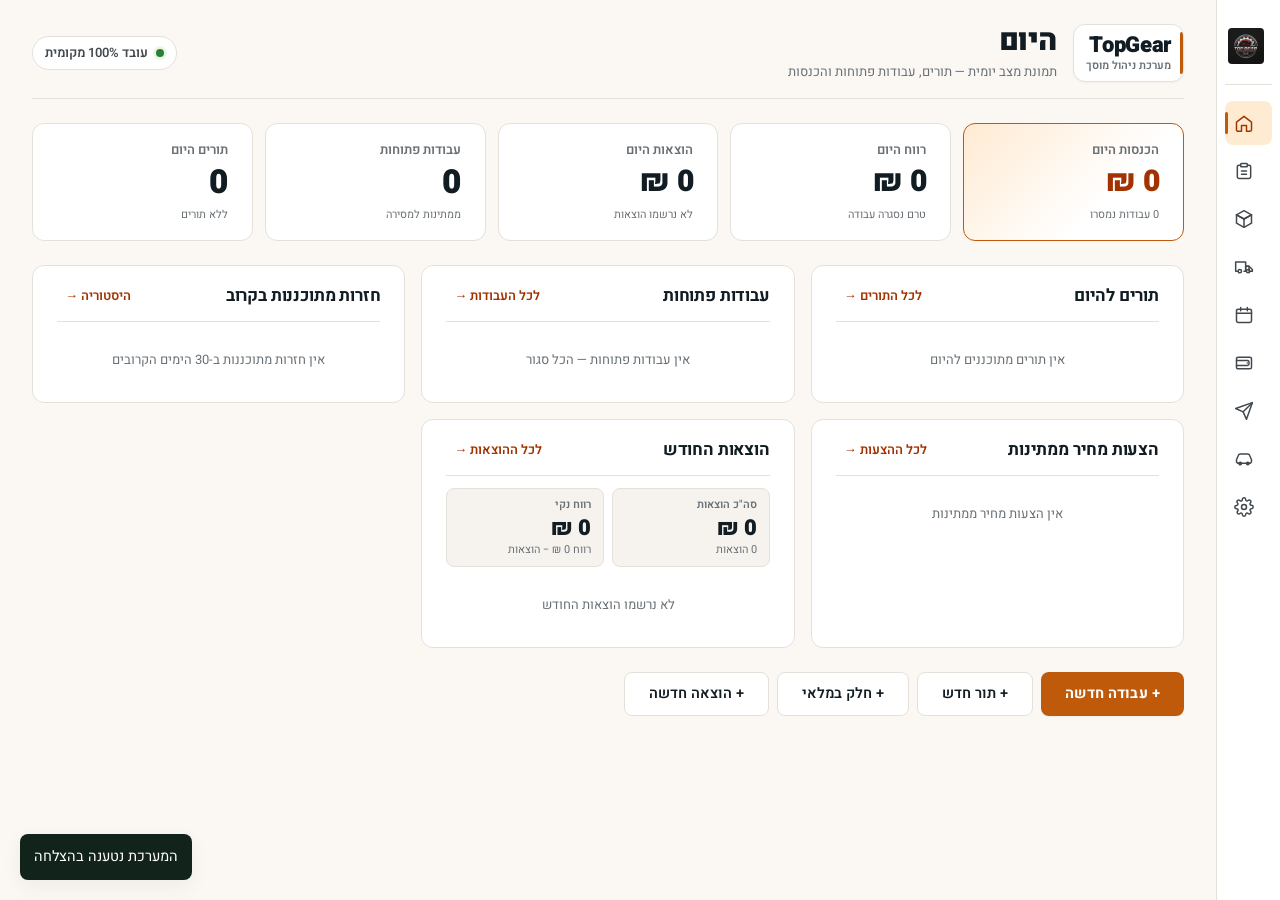
==== commit 87364cbb: "feat: expenses on the main dashboard (v0.1.20) Dashboard ("היום") now surfaces business expenses: - " ====
--- a/index.html
+++ b/index.html
@@ -134,11 +134,19 @@
               </header>
               <div class="dash-card-body" id="todayQuotesBody"></div>
             </article>
+            <article class="dash-card" id="todayExpensesCard">
+              <header class="dash-card-head">
+                <h3>הוצאות החודש</h3>
+                <button class="dash-card-link" type="button" data-view="expenses" data-dash-expense-range="month">לכל ההוצאות →</button>
+              </header>
+              <div class="dash-card-body" id="todayExpensesBody"></div>
+            </article>
           </div>
           <div class="dash-quick-actions">
             <button class="primary-button" type="button" id="dashAddJobButton">+ עבודה חדשה</button>
             <button class="secondary-button" type="button" id="dashAddAppointmentButton">+ תור חדש</button>
             <button class="secondary-button" type="button" id="dashAddPartButton">+ חלק במלאי</button>
+            <button class="secondary-button" type="button" id="dashAddExpenseButton">+ הוצאה חדשה</button>
           </div>
         </section>
 
@@ -209,6 +217,7 @@
               <button class="primary-button empty-state-cta" type="button" data-empty-add="job">+ עבודה חדשה</button>
             </div>
           </div>
+          <nav class="table-pagination hidden" id="jobsPagination" aria-label="עמודים ביומן העבודה"></nav>
         </section>
 
         <section class="view" id="inventoryView" aria-labelledby="inventoryHeading">
@@ -227,6 +236,11 @@
             <div class="metric"><span>מחיר מכירה כולל (ללקוח)</span><strong id="inventoryTotalSell">₪0</strong></div>
             <div class="metric profit"><span>רווח פוטנציאלי</span><strong id="inventoryTotalProfit">₪0</strong></div>
             <div class="metric"><span>סה"כ יחידות במלאי</span><strong id="inventoryTotalUnits">0</strong></div>
+          </div>
+
+          <div class="stock-summary">
+            <p>בכל המלאי: <strong id="lowStockCount">0</strong> חלקים עם 1–2 יחידות · <strong id="outOfStockCount">0</strong> חלקים שאזלו</p>
+            <button class="secondary-button compact" type="button" id="lowStockOnlyButton" aria-pressed="false">הצג רק מלאי נמוך או חסר</button>
           </div>
 
           <div class="table-wrap">
@@ -251,6 +265,7 @@
               <button class="primary-button empty-state-cta" type="button" data-empty-add="part">+ חלק חדש</button>
             </div>
           </div>
+          <nav class="table-pagination hidden" id="inventoryPagination" aria-label="עמודים במלאי"></nav>
         </section>
 
         <section class="view" id="deliveriesView" aria-labelledby="deliveriesHeading">
@@ -291,6 +306,7 @@
               <div class="empty-state-text">כשתזין תאריך מסירה בעבודה, היא תופיע כאן ממוינת לפי דחיפות (איחור / היום / השבוע).</div>
             </div>
           </div>
+          <nav class="table-pagination hidden" id="deliveriesPagination" aria-label="עמודים במסירות"></nav>
         </section>
 
         <section class="view" id="appointmentsView" aria-labelledby="appointmentsHeading">
@@ -333,6 +349,7 @@
               <button class="primary-button empty-state-cta" type="button" data-empty-add="appointment">+ תור חדש</button>
             </div>
           </div>
+          <nav class="table-pagination hidden" id="appointmentsPagination" aria-label="עמודים בתורים"></nav>
         </section>
 
         <section class="view" id="expensesView" aria-labelledby="expensesHeading">
@@ -391,6 +408,7 @@
             </div>
             <aside class="expense-breakdown" id="expenseBreakdown" aria-label="פירוט לפי קטגוריה"></aside>
           </div>
+          <nav class="table-pagination hidden" id="expensesPagination" aria-label="עמודים בהוצאות"></nav>
         </section>
 
         <section class="view" id="whatsappView" aria-labelledby="whatsappHeading">
@@ -474,6 +492,10 @@
         </section>
 
         <section class="view" id="backupView" aria-labelledby="backupHeading">
+          <div class="app-version-panel">
+            <span>גרסת האפליקציה</span>
+            <strong id="appVersion" role="status">טוען גרסה…</strong>
+          </div>
           <div class="backup-grid">
             <section class="backup-panel">
               <h2>ייצוא נתונים</h2>
@@ -524,9 +546,20 @@
                   <input name="defaultTaxRate" type="number" min="0" max="100" step="0.5" value="18" />
                 </label>
                 <div class="business-actions">
+                  <p class="form-error hidden" id="businessError" role="alert"></p>
                   <button class="primary-button" type="submit">שמור פרטי עסק</button>
                 </div>
               </form>
+            </section>
+
+            <section class="backup-panel backup-check-panel">
+              <h2>בדיקת קובץ גיבוי</h2>
+              <p>בדיקת מבנה הקובץ וספירת הרשומות בלבד — ללא ייבוא וללא שינוי בנתונים.</p>
+              <label class="file-input">
+                <span>בחירת קובץ לבדיקה בלבד</span>
+                <input type="file" id="backupCheckInput" accept="application/json,.json" />
+              </label>
+              <div class="backup-check-result hidden" id="backupCheckResult" role="status" aria-live="polite"></div>
             </section>
 
             <section class="backup-panel warning">
--- a/styles.css
+++ b/styles.css
@@ -1831,12 +1831,16 @@
 
 /* Print: when user clicks 🖨 הדפס / שמור PDF */
 @media print {
+  body > .app-shell,
+  body > .modal-backdrop:not(#invoiceModal),
+  body > .toast { display: none !important; }
   body * { visibility: hidden; }
   #invoiceModal,
   #invoiceModal * { visibility: visible; }
   #invoiceModal {
-    position: absolute;
-    inset: 0;
+    display: block !important;
+    position: static;
+    padding: 0;
     background: #fff;
   }
   #invoiceModal .no-print { display: none !important; }
@@ -1847,10 +1851,65 @@
     max-height: none;
     overflow: visible;
     width: 100%;
+    margin: 0;
+    display: block;
   }
-  .inv-page { padding: 18mm 14mm; }
-  @page { size: A4; margin: 0; }
-}
+  .inv-page { padding: 0; min-height: 0; }
+  .inv-items { table-layout: fixed; }
+  .inv-items thead { display: table-header-group; }
+  .inv-items tr,
+  .inv-top,
+  .inv-customer-section,
+  .inv-summary,
+  .inv-totals-section,
+  .inv-footer { break-inside: avoid; }
+  .inv-footer { margin-top: 28px; }
+  .inv-signatures { margin-bottom: 16px; }
+  .inv-items th,
+  .inv-items td { padding: 8px; }
+  .inv-items .col-desc,
+  .inv-business,
+  .inv-customer-line { overflow-wrap: anywhere; }
+  .inv-job-meta-notes { white-space: pre-wrap; overflow-wrap: anywhere; }
+  .inv-totals-row.grand { background: #fff; color: #111827; border-top: 2px solid #111827; }
+  .inv-totals-row.grand strong { color: #111827; }
+  @page { size: A4; margin: 12mm 14mm; }
+}
+
+.table-pagination,
+.stock-summary,
+.app-version-panel {
+  display: flex;
+  align-items: center;
+  justify-content: space-between;
+  gap: 12px;
+  flex-wrap: wrap;
+  margin-block: 12px;
+  padding: 12px 16px;
+  border: 1px solid var(--line);
+  border-radius: 10px;
+  background: var(--panel);
+  font-size: 0.9rem;
+}
+
+.stock-summary p { margin: 0; }
+.stock-summary strong { color: var(--accent-strong); }
+.stock-summary button[aria-pressed="true"] { border-color: var(--accent-strong); background: var(--accent-soft); }
+.table-pagination .button-row { align-items: center; margin: 0; }
+.app-version-panel strong { unicode-bidi: isolate; }
+
+.field-error { display: block; color: #b42318; font-size: 0.85rem; font-weight: 500; margin-top: 4px; }
+[aria-invalid="true"] { border-color: #b42318 !important; outline-color: #b42318; }
+button:disabled { cursor: default; opacity: 0.65; }
+[aria-busy="true"] button:disabled { cursor: wait; }
+.backup-check-result { margin-top: 16px; padding: 14px; border: 1px solid var(--line); border-radius: 8px; }
+.backup-check-result.is-valid { border-color: #15803d; }
+.backup-check-result.is-invalid { border-color: #b42318; }
+.backup-check-result h3 { margin: 0 0 8px; font-size: 1rem; }
+.backup-check-result ul { padding-inline-start: 20px; overflow-wrap: anywhere; }
+.backup-counts { display: grid; grid-template-columns: 1fr 1fr; gap: 6px 18px; margin: 12px 0; }
+.backup-counts div { display: flex; justify-content: space-between; gap: 8px; }
+.backup-counts dd { margin: 0; font-weight: 700; }
 
 /* Clickable plate styled as a small Israeli license plate */
 .plate-link {
@@ -2799,6 +2858,7 @@
 .dash-card:nth-child(2) { animation-delay: 120ms; }
 .dash-card:nth-child(3) { animation-delay: 180ms; }
 .dash-card:nth-child(4) { animation-delay: 240ms; }
+.dash-card:nth-child(5) { animation-delay: 300ms; }
 
 @keyframes dashCardIn {
   from { opacity: 0; transform: translateY(8px); }
@@ -2889,6 +2949,54 @@
   text-align: center;
   color: var(--muted);
   font-size: var(--text-small);
+}
+
+/* "הוצאות החודש" card — two mini stats above the latest-expense rows. */
+.dash-expense-summary {
+  display: grid;
+  grid-template-columns: repeat(2, minmax(0, 1fr));
+  gap: var(--space-2);
+  margin-bottom: var(--space-1);
+}
+
+.dash-expense-stat {
+  background: var(--panel-soft);
+  border: 1px solid var(--line);
+  border-radius: var(--radius);
+  padding: var(--space-2) var(--space-3);
+  min-width: 0;
+}
+
+.dash-expense-stat-label {
+  display: block;
+  font-size: var(--text-micro);
+  font-weight: 600;
+  color: var(--muted);
+}
+
+.dash-expense-stat-value {
+  display: block;
+  margin-top: 2px;
+  font-size: var(--text-xl);
+  font-weight: 900;
+  color: var(--ink);
+  letter-spacing: -0.02em;
+  line-height: 1.1;
+  font-feature-settings: "tnum" 1, "lnum" 1;
+}
+
+.dash-expense-stat-value.is-negative {
+  color: var(--danger);
+}
+
+.dash-expense-stat-hint {
+  display: block;
+  margin-top: 2px;
+  font-size: var(--text-micro);
+  color: var(--muted);
+  overflow: hidden;
+  text-overflow: ellipsis;
+  white-space: nowrap;
 }
 
 .dash-quick-actions {
